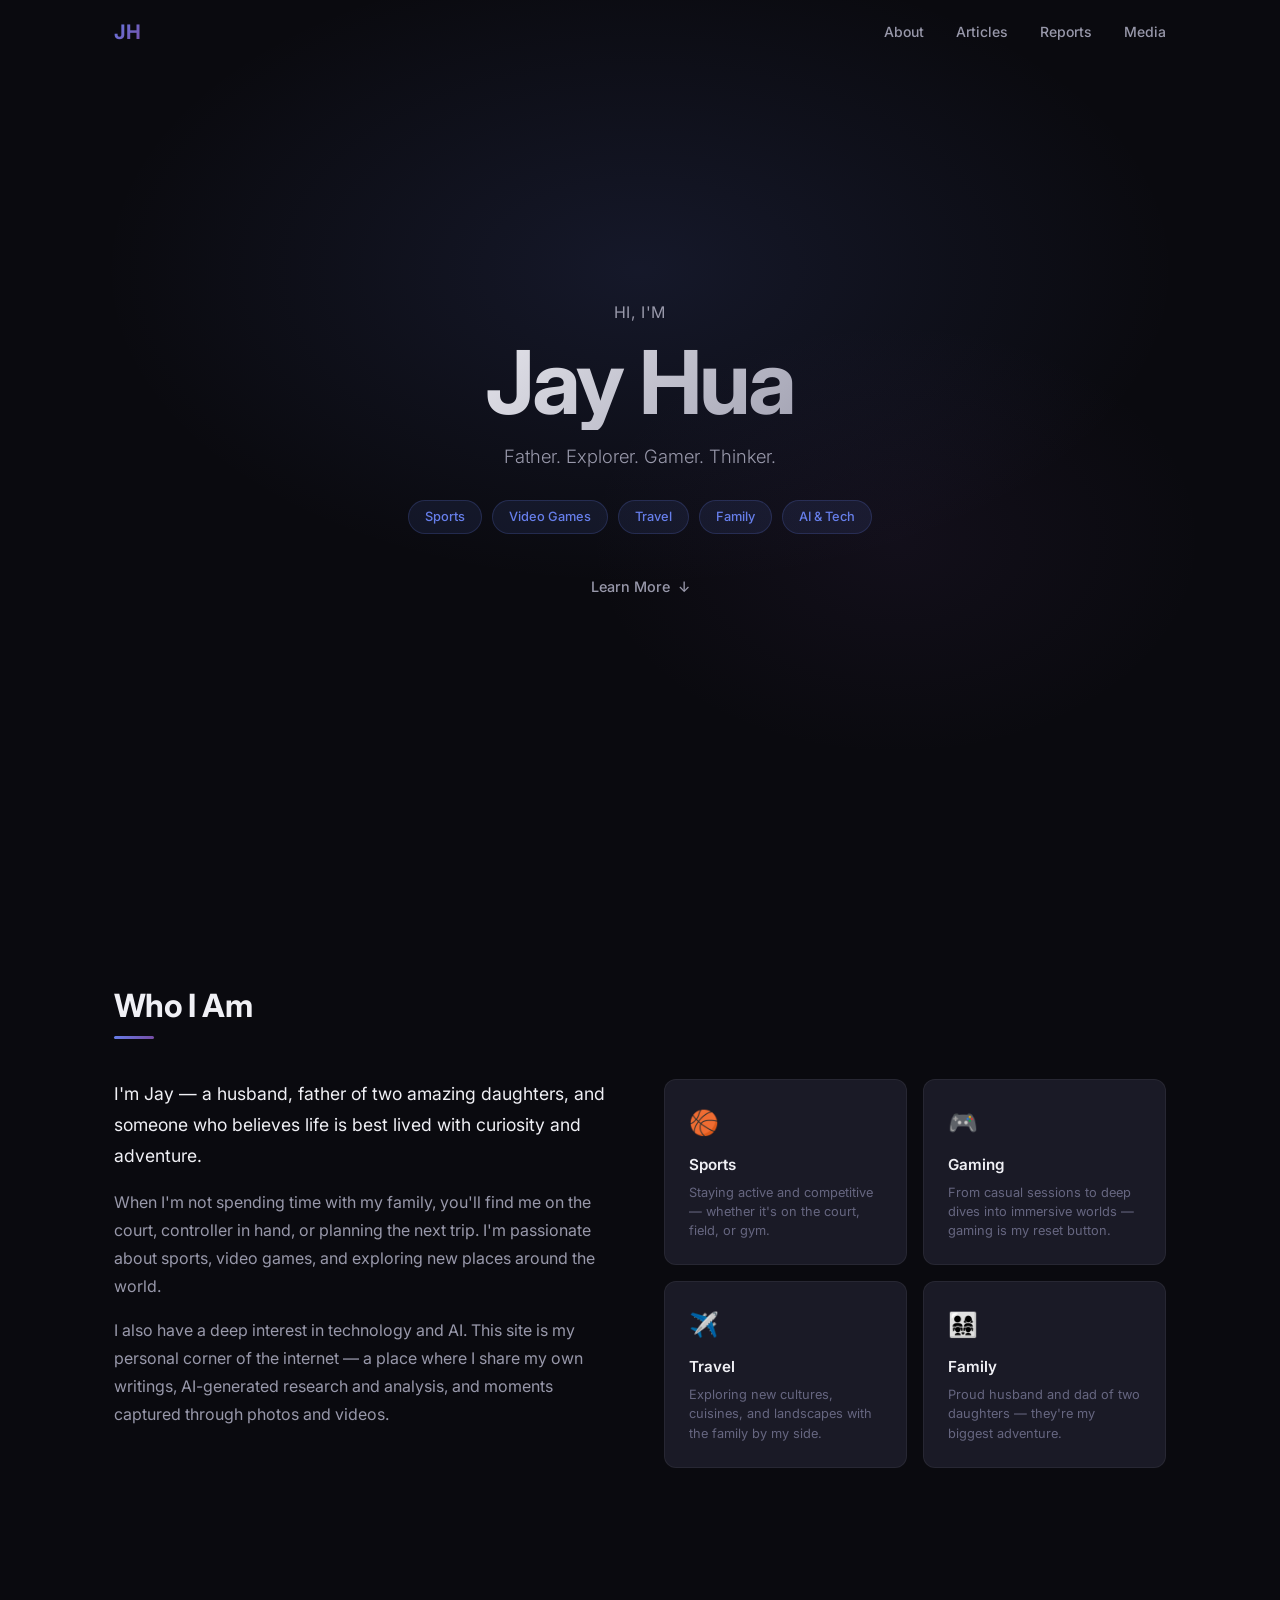
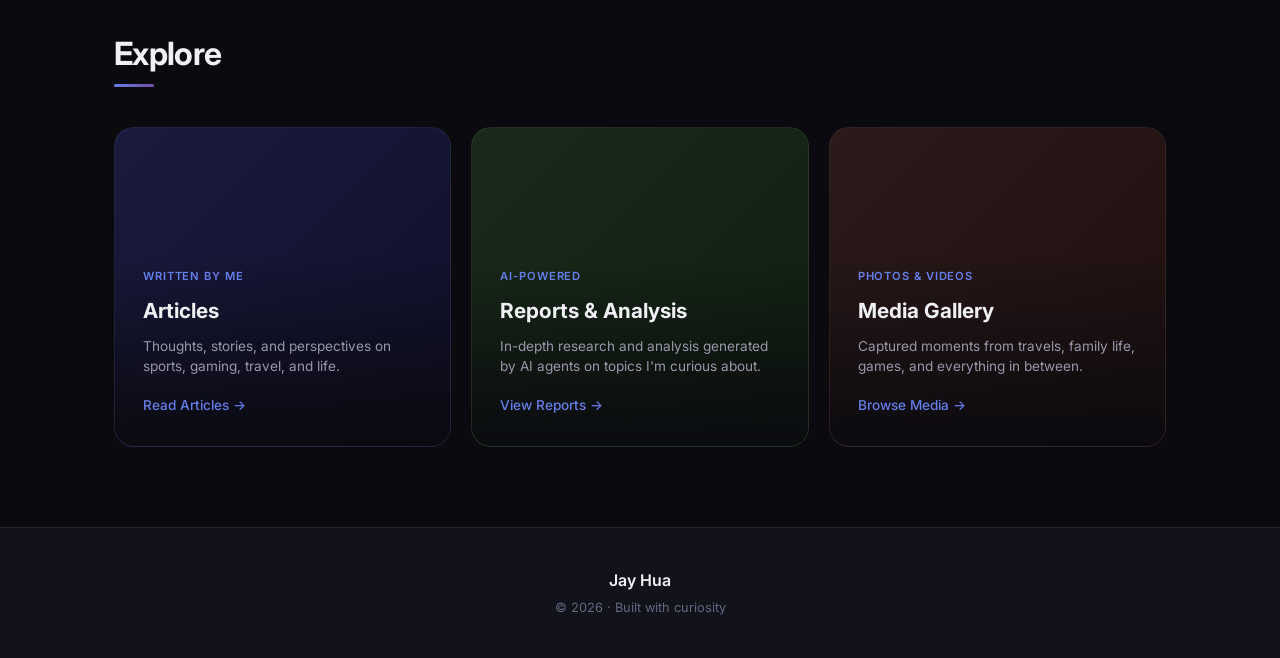
==== index.html @ 6b66d2e1 "Add initial HTML, CSS, and JavaScript files for personal site" ====
<!DOCTYPE html>
<html lang="en">
<head>
    <meta charset="UTF-8">
    <meta name="viewport" content="width=device-width, initial-scale=1.0">
    <title>Jay Hua — Personal Site</title>
    <link rel="stylesheet" href="css/style.css">
    <link rel="preconnect" href="https://fonts.googleapis.com">
    <link href="https://fonts.googleapis.com/css2?family=Inter:wght@300;400;500;600;700&family=JetBrains+Mono:wght@400;500&display=swap" rel="stylesheet">
</head>
<body>
    <!-- Navigation -->
    <nav class="navbar" id="navbar">
        <div class="nav-container">
            <a href="index.html" class="nav-logo">JH</a>
            <button class="nav-toggle" id="navToggle" aria-label="Toggle navigation">
                <span></span><span></span><span></span>
            </button>
            <ul class="nav-menu" id="navMenu">
                <li><a href="#about" class="nav-link">About</a></li>
                <li><a href="articles.html" class="nav-link">Articles</a></li>
                <li><a href="reports.html" class="nav-link">Reports</a></li>
                <li><a href="media.html" class="nav-link">Media</a></li>
            </ul>
        </div>
    </nav>

    <!-- Hero Section -->
    <header class="hero">
        <div class="hero-bg"></div>
        <div class="hero-content">
            <p class="hero-greeting">Hi, I'm</p>
            <h1 class="hero-name">Jay Hua</h1>
            <p class="hero-tagline">Father. Explorer. Gamer. Thinker.</p>
            <div class="hero-tags">
                <span class="tag">Sports</span>
                <span class="tag">Video Games</span>
                <span class="tag">Travel</span>
                <span class="tag">Family</span>
                <span class="tag">AI & Tech</span>
            </div>
            <a href="#about" class="hero-cta">Learn More <span class="arrow">↓</span></a>
        </div>
    </header>

    <!-- About Section -->
    <section id="about" class="section about-section">
        <div class="container">
            <h2 class="section-title">Who I Am</h2>
            <div class="about-grid">
                <div class="about-text">
                    <p class="about-intro">I'm Jay — a husband, father of two amazing daughters, and someone who believes life is best lived with curiosity and adventure.</p>
                    <p>When I'm not spending time with my family, you'll find me on the court, controller in hand, or planning the next trip. I'm passionate about sports, video games, and exploring new places around the world.</p>
                    <p>I also have a deep interest in technology and AI. This site is my personal corner of the internet — a place where I share my own writings, AI-generated research and analysis, and moments captured through photos and videos.</p>
                </div>
                <div class="about-cards">
                    <div class="info-card">
                        <div class="card-icon">🏀</div>
                        <h3>Sports</h3>
                        <p>Staying active and competitive — whether it's on the court, field, or gym.</p>
                    </div>
                    <div class="info-card">
                        <div class="card-icon">🎮</div>
                        <h3>Gaming</h3>
                        <p>From casual sessions to deep dives into immersive worlds — gaming is my reset button.</p>
                    </div>
                    <div class="info-card">
                        <div class="card-icon">✈️</div>
                        <h3>Travel</h3>
                        <p>Exploring new cultures, cuisines, and landscapes with the family by my side.</p>
                    </div>
                    <div class="info-card">
                        <div class="card-icon">👨‍👩‍👧‍👧</div>
                        <h3>Family</h3>
                        <p>Proud husband and dad of two daughters — they're my biggest adventure.</p>
                    </div>
                </div>
            </div>
        </div>
    </section>

    <!-- Sections Preview -->
    <section class="section previews-section">
        <div class="container">
            <h2 class="section-title">Explore</h2>
            <div class="preview-grid">
                <a href="articles.html" class="preview-card preview-articles">
                    <div class="preview-overlay"></div>
                    <div class="preview-content">
                        <span class="preview-label">Written by Me</span>
                        <h3>Articles</h3>
                        <p>Thoughts, stories, and perspectives on sports, gaming, travel, and life.</p>
                        <span class="preview-cta">Read Articles →</span>
                    </div>
                </a>
                <a href="reports.html" class="preview-card preview-reports">
                    <div class="preview-overlay"></div>
                    <div class="preview-content">
                        <span class="preview-label">AI-Powered</span>
                        <h3>Reports & Analysis</h3>
                        <p>In-depth research and analysis generated by AI agents on topics I'm curious about.</p>
                        <span class="preview-cta">View Reports →</span>
                    </div>
                </a>
                <a href="media.html" class="preview-card preview-media">
                    <div class="preview-overlay"></div>
                    <div class="preview-content">
                        <span class="preview-label">Photos & Videos</span>
                        <h3>Media Gallery</h3>
                        <p>Captured moments from travels, family life, games, and everything in between.</p>
                        <span class="preview-cta">Browse Media →</span>
                    </div>
                </a>
            </div>
        </div>
    </section>

    <!-- Footer -->
    <footer class="footer">
        <div class="container">
            <div class="footer-content">
                <p class="footer-name">Jay Hua</p>
                <p class="footer-copy">&copy; 2026 · Built with curiosity</p>
            </div>
        </div>
    </footer>

    <script src="js/main.js"></script>
</body>
</html>
---- css/style.css ----
/* ============================================
   Jay Hua — Personal Site
   Modern dark theme with gradient accents
   ============================================ */

/* --- Reset & Base --- */
*, *::before, *::after {
    margin: 0;
    padding: 0;
    box-sizing: border-box;
}

:root {
    --bg-primary: #0a0a0f;
    --bg-secondary: #12121a;
    --bg-card: #1a1a26;
    --bg-card-hover: #222233;
    --text-primary: #f0f0f5;
    --text-secondary: #9898aa;
    --text-muted: #666680;
    --accent-1: #667eea;
    --accent-2: #764ba2;
    --accent-gradient: linear-gradient(135deg, #667eea 0%, #764ba2 100%);
    --border-color: rgba(255, 255, 255, 0.06);
    --border-hover: rgba(255, 255, 255, 0.12);
    --radius-sm: 8px;
    --radius-md: 12px;
    --radius-lg: 20px;
    --transition: 0.3s cubic-bezier(0.4, 0, 0.2, 1);
    --font-main: 'Inter', -apple-system, BlinkMacSystemFont, sans-serif;
    --font-mono: 'JetBrains Mono', monospace;
}

html {
    scroll-behavior: smooth;
    font-size: 16px;
}

body {
    font-family: var(--font-main);
    background: var(--bg-primary);
    color: var(--text-primary);
    line-height: 1.6;
    -webkit-font-smoothing: antialiased;
}

a {
    color: inherit;
    text-decoration: none;
}

img {
    max-width: 100%;
    display: block;
}

.container {
    max-width: 1100px;
    margin: 0 auto;
    padding: 0 24px;
}

.section {
    padding: 80px 0;
}

/* --- Navigation --- */
.navbar {
    position: fixed;
    top: 0;
    left: 0;
    right: 0;
    z-index: 1000;
    padding: 16px 0;
    transition: var(--transition);
    background: transparent;
}

.navbar.scrolled,
.navbar-solid {
    background: rgba(10, 10, 15, 0.92);
    backdrop-filter: blur(20px);
    -webkit-backdrop-filter: blur(20px);
    border-bottom: 1px solid var(--border-color);
}

.nav-container {
    max-width: 1100px;
    margin: 0 auto;
    padding: 0 24px;
    display: flex;
    align-items: center;
    justify-content: space-between;
}

.nav-logo {
    font-size: 1.25rem;
    font-weight: 700;
    background: var(--accent-gradient);
    -webkit-background-clip: text;
    -webkit-text-fill-color: transparent;
    background-clip: text;
    letter-spacing: -0.02em;
}

.nav-menu {
    list-style: none;
    display: flex;
    gap: 32px;
}

.nav-link {
    font-size: 0.875rem;
    font-weight: 500;
    color: var(--text-secondary);
    transition: var(--transition);
    position: relative;
}

.nav-link:hover,
.nav-link.active {
    color: var(--text-primary);
}

.nav-link.active::after {
    content: '';
    position: absolute;
    bottom: -4px;
    left: 0;
    right: 0;
    height: 2px;
    background: var(--accent-gradient);
    border-radius: 1px;
}

.nav-toggle {
    display: none;
    background: none;
    border: none;
    cursor: pointer;
    padding: 4px;
    flex-direction: column;
    gap: 5px;
}

.nav-toggle span {
    display: block;
    width: 22px;
    height: 2px;
    background: var(--text-primary);
    border-radius: 2px;
    transition: var(--transition);
}

/* --- Hero --- */
.hero {
    min-height: 100vh;
    display: flex;
    align-items: center;
    justify-content: center;
    position: relative;
    overflow: hidden;
}

.hero-bg {
    position: absolute;
    inset: 0;
    background:
        radial-gradient(ellipse 60% 50% at 50% 30%, rgba(102, 126, 234, 0.12) 0%, transparent 70%),
        radial-gradient(ellipse 40% 40% at 70% 60%, rgba(118, 75, 162, 0.08) 0%, transparent 60%);
}

.hero-content {
    position: relative;
    text-align: center;
    padding: 0 24px;
    animation: fadeUp 0.8s ease-out;
}

@keyframes fadeUp {
    from { opacity: 0; transform: translateY(30px); }
    to { opacity: 1; transform: translateY(0); }
}

.hero-greeting {
    font-size: 1rem;
    font-weight: 400;
    color: var(--text-secondary);
    margin-bottom: 8px;
    letter-spacing: 0.05em;
    text-transform: uppercase;
}

.hero-name {
    font-size: clamp(3rem, 8vw, 5.5rem);
    font-weight: 700;
    letter-spacing: -0.03em;
    line-height: 1.1;
    background: linear-gradient(135deg, #f0f0f5 0%, #9898aa 100%);
    -webkit-background-clip: text;
    -webkit-text-fill-color: transparent;
    background-clip: text;
    margin-bottom: 12px;
}

.hero-tagline {
    font-size: 1.15rem;
    color: var(--text-secondary);
    font-weight: 300;
    margin-bottom: 28px;
}

.hero-tags {
    display: flex;
    flex-wrap: wrap;
    gap: 10px;
    justify-content: center;
    margin-bottom: 40px;
}

.tag {
    display: inline-block;
    padding: 6px 16px;
    border-radius: 100px;
    font-size: 0.8rem;
    font-weight: 500;
    background: rgba(102, 126, 234, 0.1);
    border: 1px solid rgba(102, 126, 234, 0.2);
    color: var(--accent-1);
    transition: var(--transition);
}

.tag:hover {
    background: rgba(102, 126, 234, 0.18);
}

.hero-cta {
    display: inline-flex;
    align-items: center;
    gap: 8px;
    font-size: 0.9rem;
    font-weight: 500;
    color: var(--text-secondary);
    transition: var(--transition);
}

.hero-cta:hover {
    color: var(--text-primary);
}

.hero-cta .arrow {
    animation: bounce 2s infinite;
}

@keyframes bounce {
    0%, 100% { transform: translateY(0); }
    50% { transform: translateY(5px); }
}

/* --- Section Titles --- */
.section-title {
    font-size: 2rem;
    font-weight: 700;
    letter-spacing: -0.02em;
    margin-bottom: 48px;
    position: relative;
    display: inline-block;
}

.section-title::after {
    content: '';
    position: absolute;
    bottom: -8px;
    left: 0;
    width: 40px;
    height: 3px;
    background: var(--accent-gradient);
    border-radius: 2px;
}

/* --- About --- */
.about-grid {
    display: grid;
    grid-template-columns: 1fr 1fr;
    gap: 48px;
    align-items: start;
}

.about-text p {
    color: var(--text-secondary);
    margin-bottom: 16px;
    line-height: 1.75;
}

.about-intro {
    font-size: 1.1rem;
    color: var(--text-primary) !important;
    font-weight: 400;
}

.about-cards {
    display: grid;
    grid-template-columns: 1fr 1fr;
    gap: 16px;
}

.info-card {
    background: var(--bg-card);
    border: 1px solid var(--border-color);
    border-radius: var(--radius-md);
    padding: 24px;
    transition: var(--transition);
}

.info-card:hover {
    background: var(--bg-card-hover);
    border-color: var(--border-hover);
    transform: translateY(-2px);
}

.card-icon {
    font-size: 1.5rem;
    margin-bottom: 10px;
}

.info-card h3 {
    font-size: 0.95rem;
    font-weight: 600;
    margin-bottom: 6px;
}

.info-card p {
    font-size: 0.8rem;
    color: var(--text-muted);
    line-height: 1.5;
}

/* --- Preview Cards --- */
.preview-grid {
    display: grid;
    grid-template-columns: repeat(3, 1fr);
    gap: 20px;
}

.preview-card {
    position: relative;
    border-radius: var(--radius-lg);
    overflow: hidden;
    min-height: 320px;
    display: flex;
    align-items: flex-end;
    transition: var(--transition);
    border: 1px solid var(--border-color);
}

.preview-card:hover {
    transform: translateY(-4px);
    border-color: var(--border-hover);
}

.preview-articles {
    background: linear-gradient(135deg, #1a1a3e 0%, #0f0f2a 100%);
}

.preview-reports {
    background: linear-gradient(135deg, #1a2a1a 0%, #0f1f0f 100%);
}

.preview-media {
    background: linear-gradient(135deg, #2a1a1a 0%, #1f0f0f 100%);
}

.preview-overlay {
    position: absolute;
    inset: 0;
    background: linear-gradient(to top, rgba(10, 10, 15, 0.95) 0%, transparent 60%);
}

.preview-content {
    position: relative;
    padding: 28px;
}

.preview-label {
    font-size: 0.7rem;
    font-weight: 600;
    text-transform: uppercase;
    letter-spacing: 0.08em;
    color: var(--accent-1);
    margin-bottom: 8px;
    display: block;
}

.preview-content h3 {
    font-size: 1.3rem;
    font-weight: 700;
    margin-bottom: 8px;
}

.preview-content p {
    font-size: 0.85rem;
    color: var(--text-secondary);
    margin-bottom: 16px;
    line-height: 1.5;
}

.preview-cta {
    font-size: 0.85rem;
    font-weight: 500;
    color: var(--accent-1);
    transition: var(--transition);
}

.preview-card:hover .preview-cta {
    color: var(--text-primary);
}

/* --- Page Headers --- */
.page-header {
    padding: 140px 0 60px;
    background: var(--bg-secondary);
    border-bottom: 1px solid var(--border-color);
}

.page-header-reports {
    background: linear-gradient(135deg, var(--bg-secondary) 0%, #0f1a0f 100%);
}

.page-header-media {
    background: linear-gradient(135deg, var(--bg-secondary) 0%, #1a0f0f 100%);
}

.page-label {
    font-size: 0.75rem;
    font-weight: 600;
    text-transform: uppercase;
    letter-spacing: 0.1em;
    color: var(--accent-1);
    margin-bottom: 12px;
    display: block;
}

.page-header h1 {
    font-size: 2.5rem;
    font-weight: 700;
    letter-spacing: -0.02em;
    margin-bottom: 12px;
}

.page-description {
    font-size: 1rem;
    color: var(--text-secondary);
    max-width: 500px;
}

/* --- Filter Bar --- */
.filter-bar {
    display: flex;
    gap: 8px;
    margin-bottom: 32px;
    flex-wrap: wrap;
}

.filter-btn {
    padding: 8px 18px;
    border-radius: 100px;
    font-size: 0.8rem;
    font-weight: 500;
    font-family: var(--font-main);
    background: var(--bg-card);
    border: 1px solid var(--border-color);
    color: var(--text-secondary);
    cursor: pointer;
    transition: var(--transition);
}

.filter-btn:hover {
    background: var(--bg-card-hover);
    color: var(--text-primary);
}

.filter-btn.active {
    background: var(--accent-gradient);
    border-color: transparent;
    color: white;
}

/* --- Articles --- */
.articles-grid {
    display: grid;
    grid-template-columns: repeat(2, 1fr);
    gap: 20px;
}

.article-card {
    background: var(--bg-card);
    border: 1px solid var(--border-color);
    border-radius: var(--radius-md);
    padding: 28px;
    transition: var(--transition);
    cursor: pointer;
}

.article-card:hover {
    background: var(--bg-card-hover);
    border-color: var(--border-hover);
    transform: translateY(-2px);
}

.article-meta {
    display: flex;
    align-items: center;
    gap: 12px;
    margin-bottom: 14px;
}

.article-date {
    font-size: 0.75rem;
    color: var(--text-muted);
    font-family: var(--font-mono);
}

.article-tag {
    font-size: 0.65rem;
    font-weight: 600;
    text-transform: uppercase;
    letter-spacing: 0.06em;
    padding: 3px 10px;
    border-radius: 100px;
    background: rgba(102, 126, 234, 0.1);
    color: var(--accent-1);
}

.article-title {
    font-size: 1.15rem;
    font-weight: 600;
    margin-bottom: 8px;
    line-height: 1.35;
}

.article-excerpt {
    font-size: 0.85rem;
    color: var(--text-secondary);
    line-height: 1.6;
    margin-bottom: 16px;
}

.article-read {
    font-size: 0.8rem;
    font-weight: 500;
    color: var(--accent-1);
    transition: var(--transition);
}

.article-card:hover .article-read {
    color: var(--text-primary);
}

/* --- Reports --- */
.reports-grid {
    display: grid;
    grid-template-columns: repeat(1, 1fr);
    gap: 16px;
}

.report-card {
    background: var(--bg-card);
    border: 1px solid var(--border-color);
    border-radius: var(--radius-md);
    padding: 28px;
    transition: var(--transition);
    cursor: pointer;
    position: relative;
}

.report-card:hover {
    background: var(--bg-card-hover);
    border-color: var(--border-hover);
    transform: translateY(-2px);
}

.report-badge {
    position: absolute;
    top: 16px;
    right: 16px;
    font-size: 0.6rem;
    font-weight: 600;
    text-transform: uppercase;
    letter-spacing: 0.08em;
    padding: 4px 10px;
    border-radius: 100px;
    background: rgba(67, 233, 123, 0.1);
    color: #43e97b;
    border: 1px solid rgba(67, 233, 123, 0.2);
}

.report-meta {
    display: flex;
    align-items: center;
    gap: 12px;
    margin-bottom: 12px;
}

.report-date {
    font-size: 0.75rem;
    color: var(--text-muted);
    font-family: var(--font-mono);
}

.report-tag {
    font-size: 0.65rem;
    font-weight: 600;
    text-transform: uppercase;
    letter-spacing: 0.06em;
    padding: 3px 10px;
    border-radius: 100px;
    background: rgba(102, 126, 234, 0.1);
    color: var(--accent-1);
}

.report-title {
    font-size: 1.2rem;
    font-weight: 600;
    margin-bottom: 8px;
    line-height: 1.35;
    padding-right: 100px;
}

.report-excerpt {
    font-size: 0.85rem;
    color: var(--text-secondary);
    line-height: 1.6;
    margin-bottom: 16px;
}

.report-footer {
    display: flex;
    justify-content: space-between;
    align-items: center;
}

.report-agent {
    font-size: 0.75rem;
    color: var(--text-muted);
    font-family: var(--font-mono);
}

.report-read {
    font-size: 0.8rem;
    font-weight: 500;
    color: var(--accent-1);
}

.report-card:hover .report-read {
    color: var(--text-primary);
}

/* --- Gallery --- */
.gallery-grid {
    display: grid;
    grid-template-columns: repeat(3, 1fr);
    gap: 16px;
}

.gallery-item {
    border-radius: var(--radius-md);
    overflow: hidden;
    cursor: pointer;
    transition: var(--transition);
    border: 1px solid var(--border-color);
}

.gallery-item:hover {
    transform: translateY(-3px);
    border-color: var(--border-hover);
}

.gallery-item-wide {
    grid-column: span 2;
}

.gallery-placeholder {
    aspect-ratio: 4/3;
    display: flex;
    flex-direction: column;
    align-items: center;
    justify-content: center;
    gap: 8px;
    position: relative;
}

.gallery-item-wide .gallery-placeholder {
    aspect-ratio: 16/9;
}

.gallery-placeholder-icon {
    font-size: 2rem;
}

.gallery-placeholder-text {
    font-size: 0.75rem;
    color: rgba(255, 255, 255, 0.6);
    font-weight: 500;
}

.gallery-play-btn {
    position: absolute;
    width: 48px;
    height: 48px;
    border-radius: 50%;
    background: rgba(255, 255, 255, 0.2);
    backdrop-filter: blur(10px);
    display: flex;
    align-items: center;
    justify-content: center;
    font-size: 1rem;
    bottom: 16px;
    right: 16px;
}

.gallery-caption {
    padding: 14px 16px;
    background: var(--bg-card);
}

.gallery-title {
    font-size: 0.85rem;
    font-weight: 500;
    margin-bottom: 2px;
}

.gallery-date {
    font-size: 0.7rem;
    color: var(--text-muted);
    font-family: var(--font-mono);
}

.upload-hint {
    margin-top: 40px;
    padding: 20px;
    border-radius: var(--radius-md);
    background: var(--bg-card);
    border: 1px dashed var(--border-hover);
    text-align: center;
}

.upload-hint p {
    font-size: 0.85rem;
    color: var(--text-muted);
}

.upload-hint code {
    font-family: var(--font-mono);
    font-size: 0.8rem;
    background: rgba(102, 126, 234, 0.1);
    padding: 2px 8px;
    border-radius: 4px;
    color: var(--accent-1);
}

/* --- Lightbox --- */
.lightbox {
    position: fixed;
    inset: 0;
    z-index: 2000;
    background: rgba(0, 0, 0, 0.92);
    display: none;
    align-items: center;
    justify-content: center;
    backdrop-filter: blur(20px);
}

.lightbox.active {
    display: flex;
}

.lightbox-close {
    position: absolute;
    top: 20px;
    right: 24px;
    font-size: 2rem;
    background: none;
    border: none;
    color: var(--text-primary);
    cursor: pointer;
}

.lightbox-content {
    max-width: 90%;
    max-height: 90%;
}

.lightbox-content img,
.lightbox-content video {
    max-width: 100%;
    max-height: 85vh;
    border-radius: var(--radius-md);
}

/* --- Empty State --- */
.empty-state {
    text-align: center;
    padding: 60px 20px;
}

.empty-icon {
    font-size: 2.5rem;
    margin-bottom: 16px;
}

.empty-state h3 {
    font-size: 1.2rem;
    margin-bottom: 8px;
}

.empty-state p {
    color: var(--text-muted);
    font-size: 0.9rem;
}

/* --- Footer --- */
.footer {
    padding: 40px 0;
    border-top: 1px solid var(--border-color);
    background: var(--bg-secondary);
}

.footer-content {
    text-align: center;
}

.footer-name {
    font-weight: 600;
    margin-bottom: 4px;
}

.footer-copy {
    font-size: 0.8rem;
    color: var(--text-muted);
}

/* --- Responsive --- */
@media (max-width: 768px) {
    .nav-toggle {
        display: flex;
    }

    .nav-menu {
        position: fixed;
        top: 0;
        right: -100%;
        width: 260px;
        height: 100vh;
        background: var(--bg-secondary);
        flex-direction: column;
        padding: 80px 32px 32px;
        gap: 24px;
        transition: var(--transition);
        border-left: 1px solid var(--border-color);
    }

    .nav-menu.open {
        right: 0;
    }

    .about-grid {
        grid-template-columns: 1fr;
    }

    .preview-grid {
        grid-template-columns: 1fr;
    }

    .articles-grid {
        grid-template-columns: 1fr;
    }

    .gallery-grid {
        grid-template-columns: 1fr 1fr;
    }

    .gallery-item-wide {
        grid-column: span 2;
    }

    .report-title {
        padding-right: 0;
    }

    .report-badge {
        position: static;
        display: inline-block;
        margin-bottom: 12px;
    }

    .section {
        padding: 60px 0;
    }
}

@media (max-width: 480px) {
    .gallery-grid {
        grid-template-columns: 1fr;
    }

    .gallery-item-wide {
        grid-column: span 1;
    }

    .hero-name {
        font-size: 2.5rem;
    }

    .about-cards {
        grid-template-columns: 1fr;
    }
}
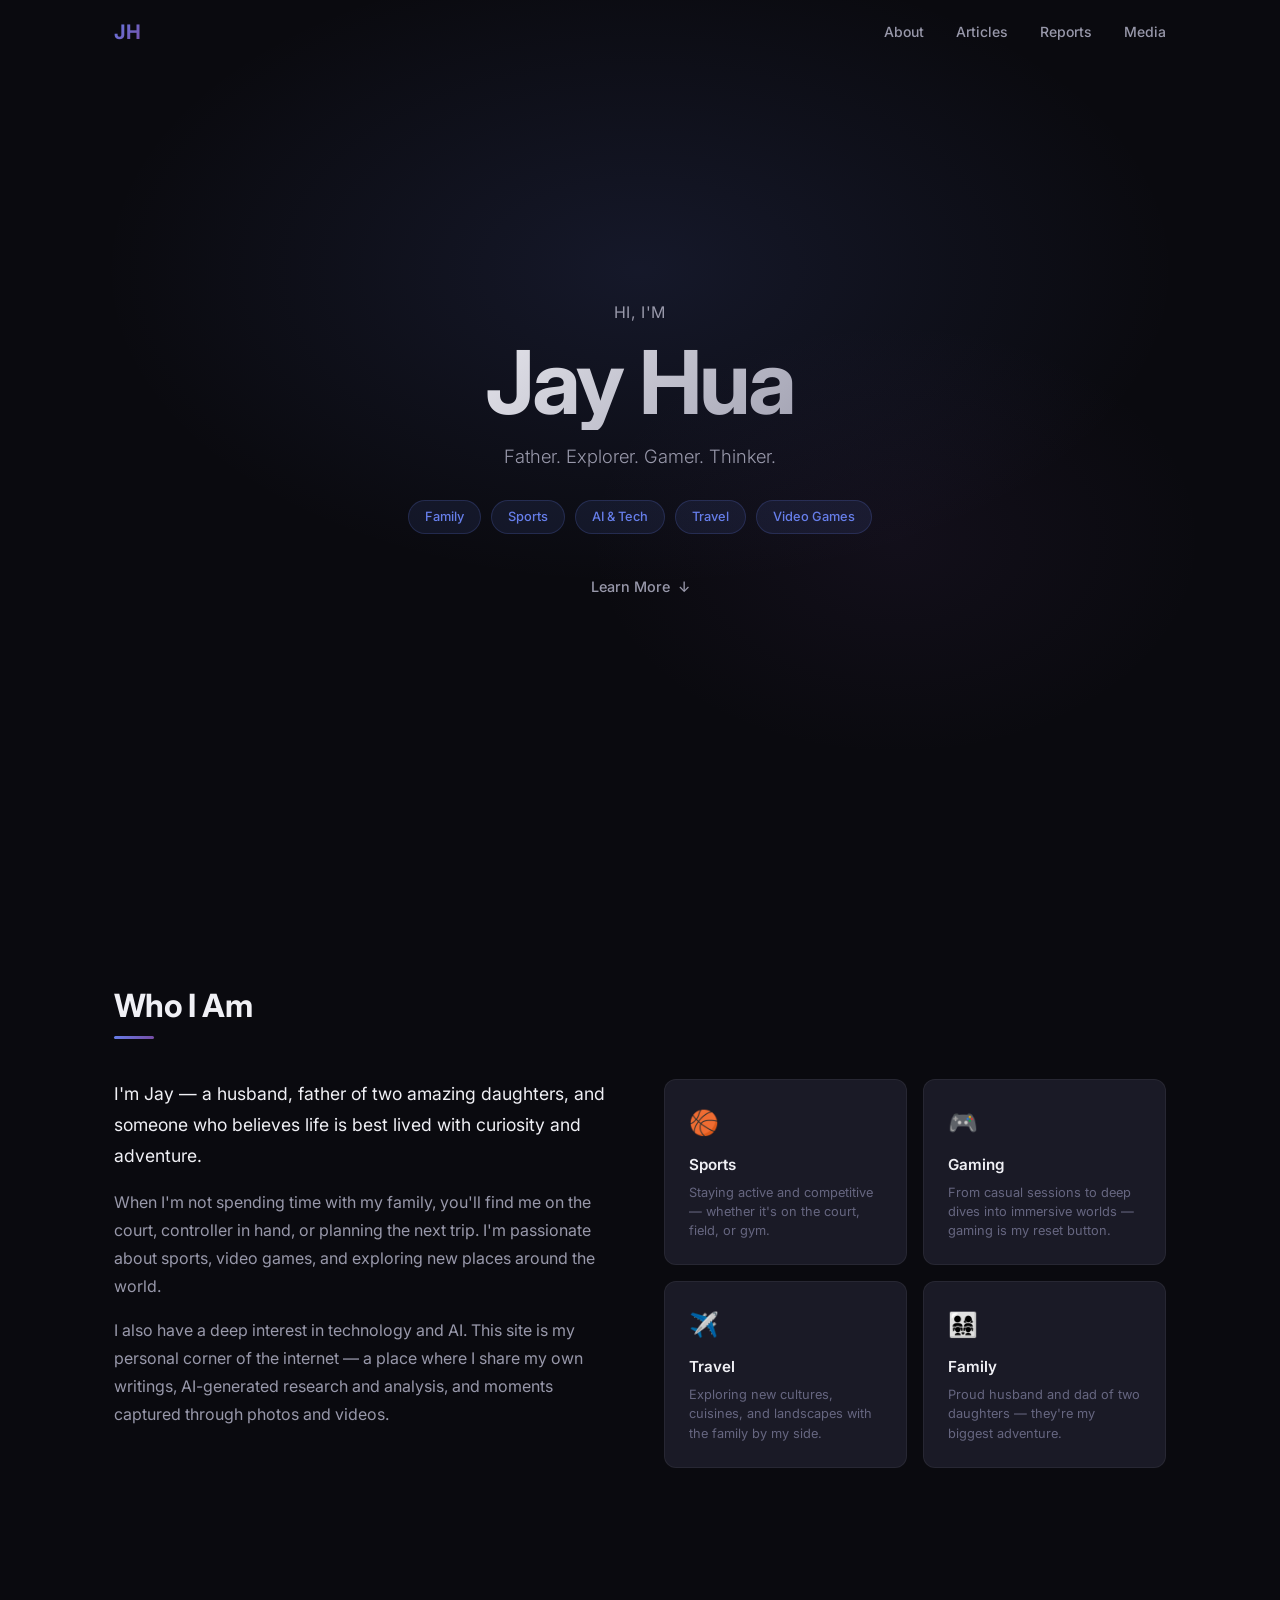
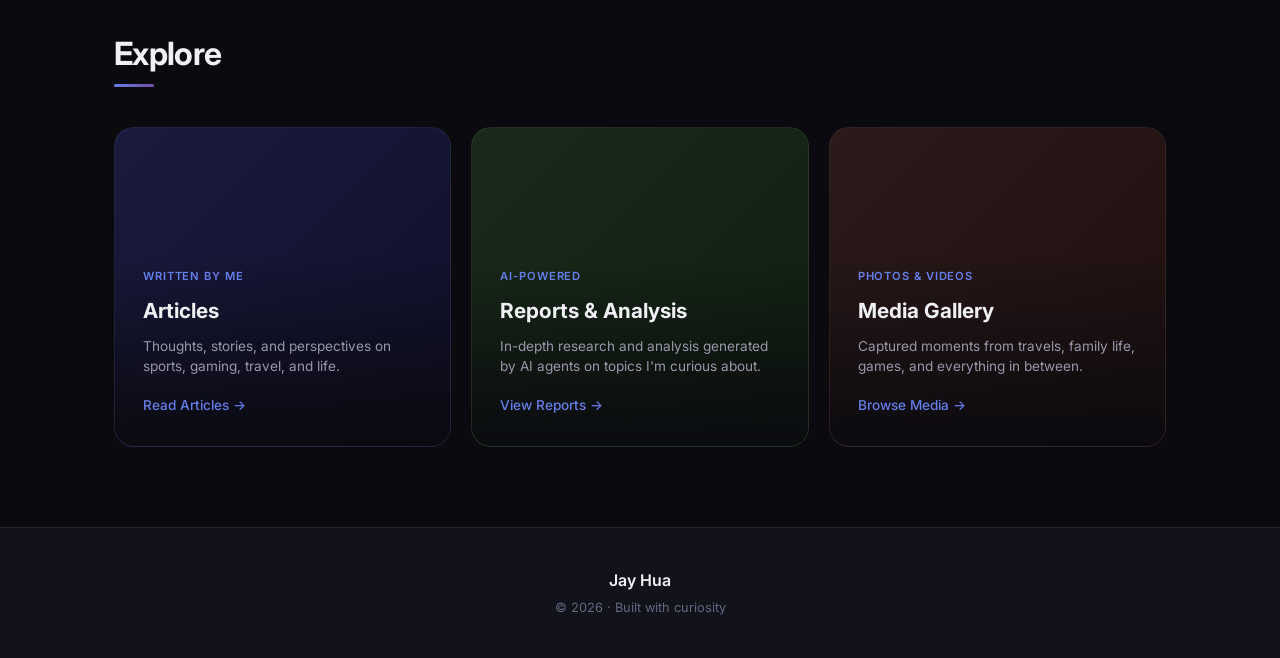
==== commit d466ec71: "update tag order" ====
--- a/index.html
+++ b/index.html
@@ -33,11 +33,11 @@
             <h1 class="hero-name">Jay Hua</h1>
             <p class="hero-tagline">Father. Explorer. Gamer. Thinker.</p>
             <div class="hero-tags">
+                <span class="tag">Family</span>
                 <span class="tag">Sports</span>
+                <span class="tag">AI & Tech</span>
+                <span class="tag">Travel</span>
                 <span class="tag">Video Games</span>
-                <span class="tag">Travel</span>
-                <span class="tag">Family</span>
-                <span class="tag">AI & Tech</span>
             </div>
             <a href="#about" class="hero-cta">Learn More <span class="arrow">↓</span></a>
         </div>
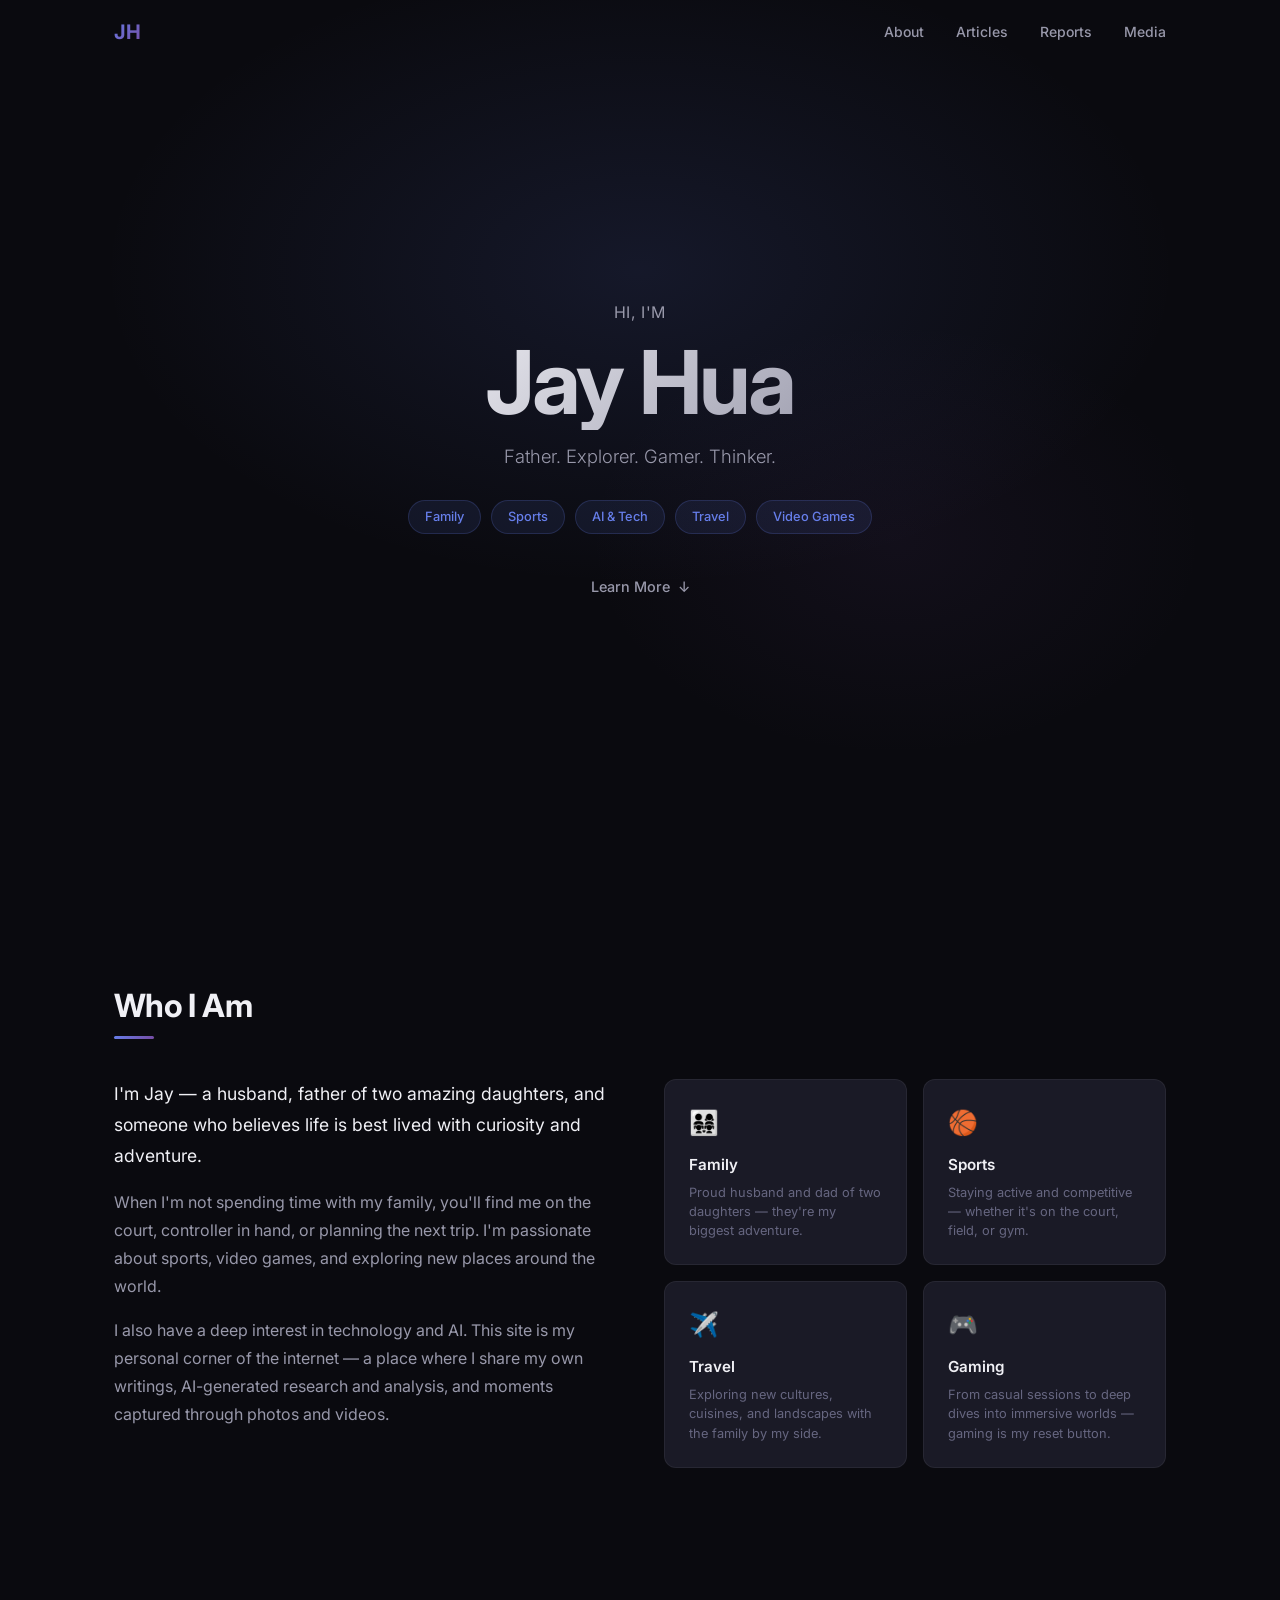
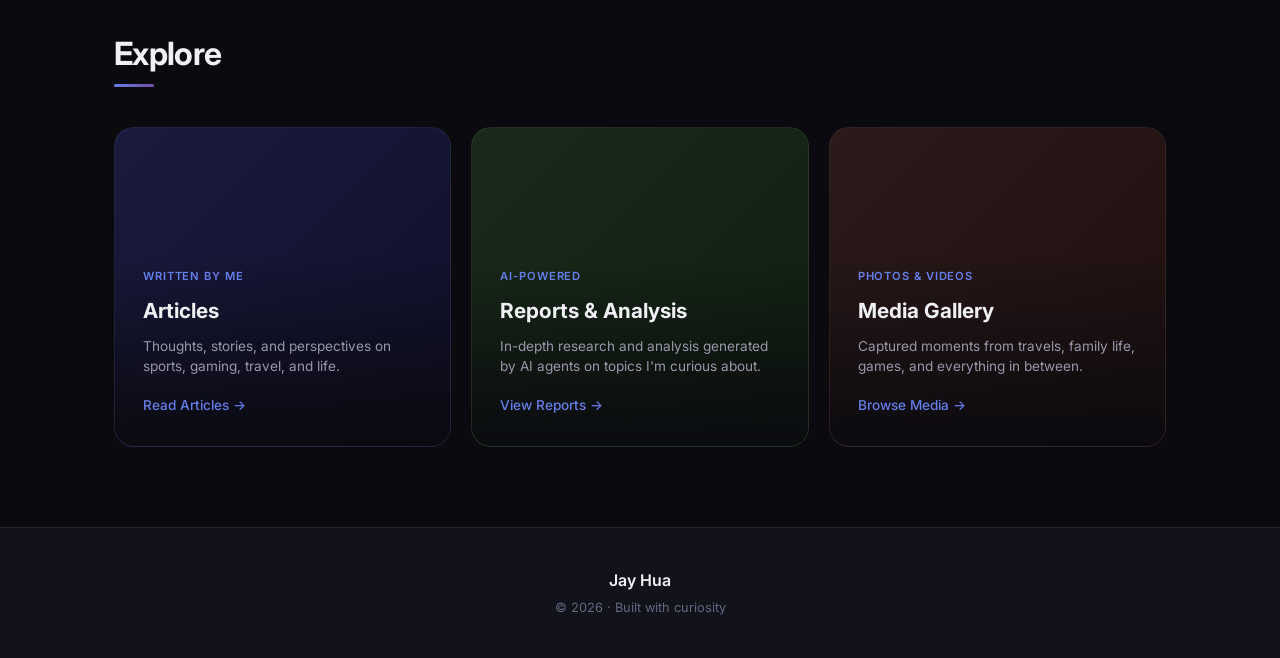
==== commit 20d5bc8b: "adjust card position" ====
--- a/index.html
+++ b/index.html
@@ -55,14 +55,14 @@
                 </div>
                 <div class="about-cards">
                     <div class="info-card">
+                        <div class="card-icon">👨‍👩‍👧‍👧</div>
+                        <h3>Family</h3>
+                        <p>Proud husband and dad of two daughters — they're my biggest adventure.</p>
+                    </div>
+                    <div class="info-card">
                         <div class="card-icon">🏀</div>
                         <h3>Sports</h3>
                         <p>Staying active and competitive — whether it's on the court, field, or gym.</p>
-                    </div>
-                    <div class="info-card">
-                        <div class="card-icon">🎮</div>
-                        <h3>Gaming</h3>
-                        <p>From casual sessions to deep dives into immersive worlds — gaming is my reset button.</p>
                     </div>
                     <div class="info-card">
                         <div class="card-icon">✈️</div>
@@ -70,9 +70,9 @@
                         <p>Exploring new cultures, cuisines, and landscapes with the family by my side.</p>
                     </div>
                     <div class="info-card">
-                        <div class="card-icon">👨‍👩‍👧‍👧</div>
-                        <h3>Family</h3>
-                        <p>Proud husband and dad of two daughters — they're my biggest adventure.</p>
+                        <div class="card-icon">🎮</div>
+                        <h3>Gaming</h3>
+                        <p>From casual sessions to deep dives into immersive worlds — gaming is my reset button.</p>
                     </div>
                 </div>
             </div>
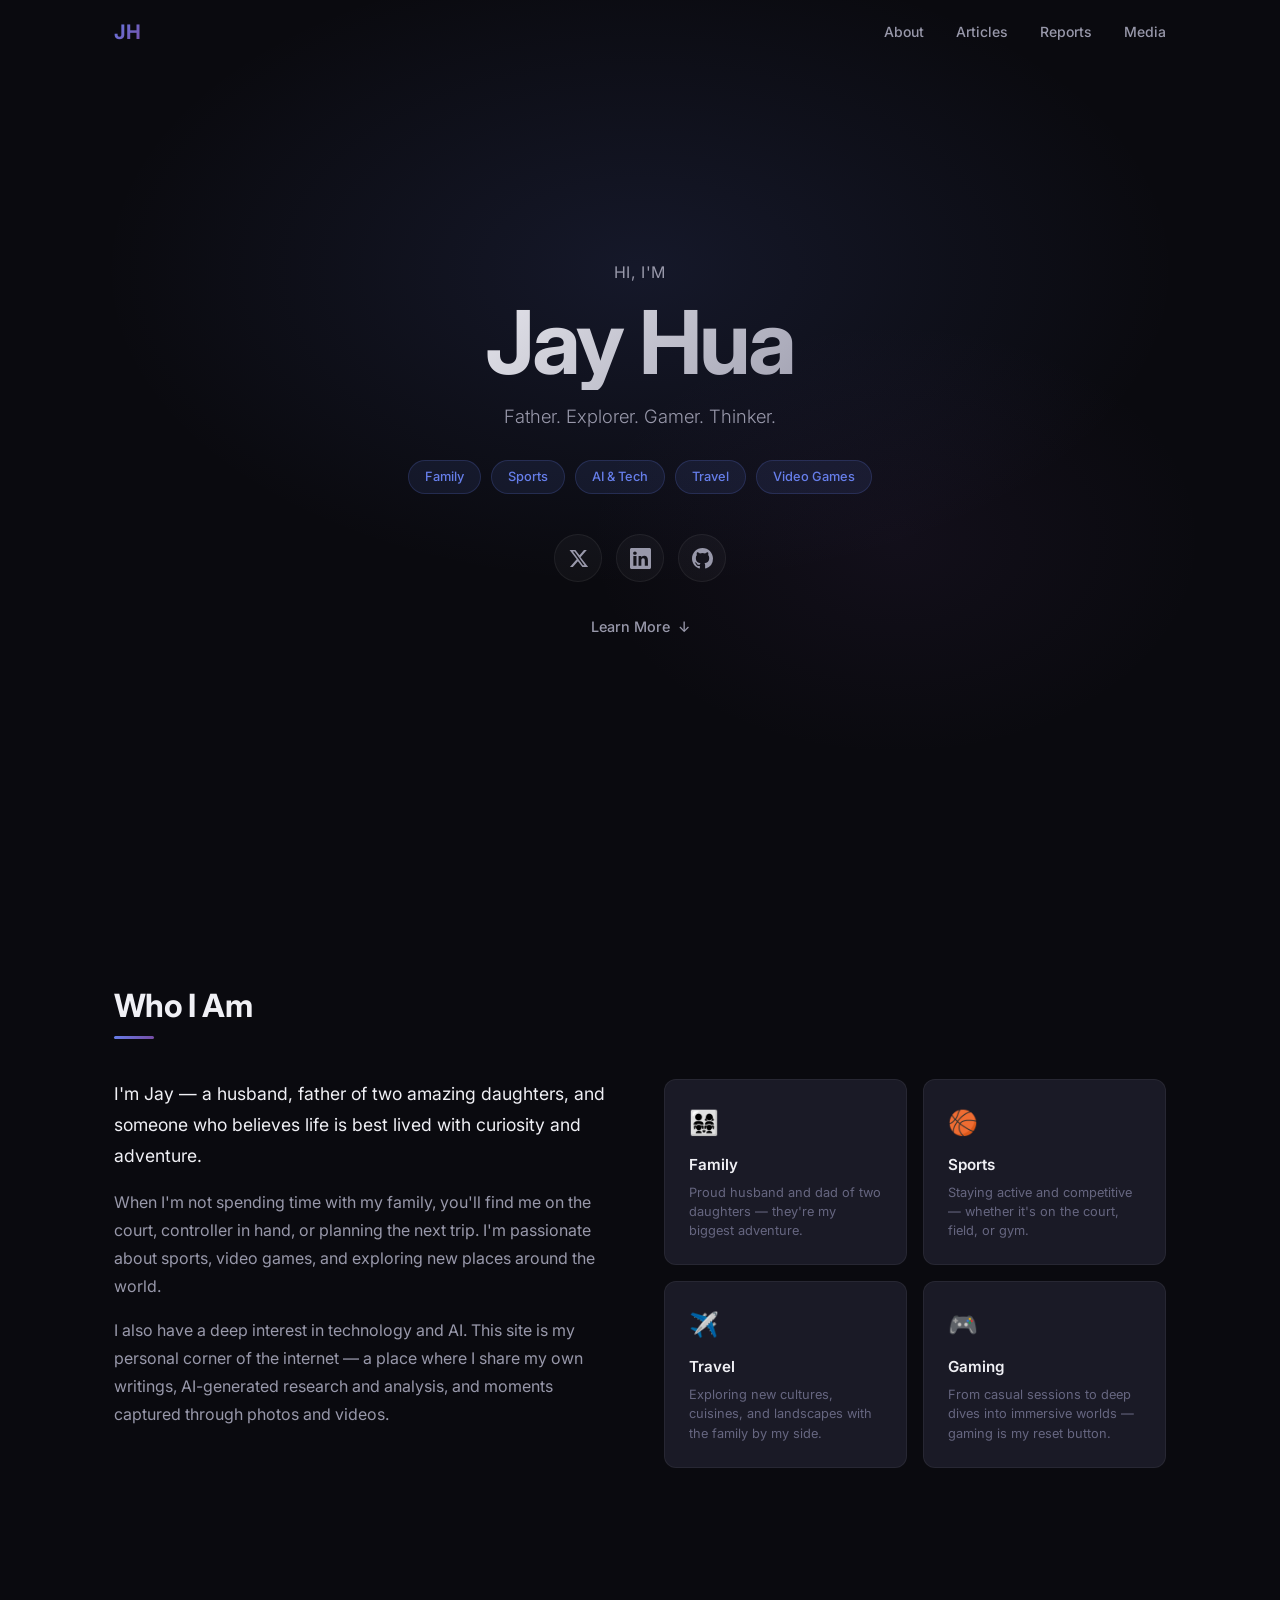
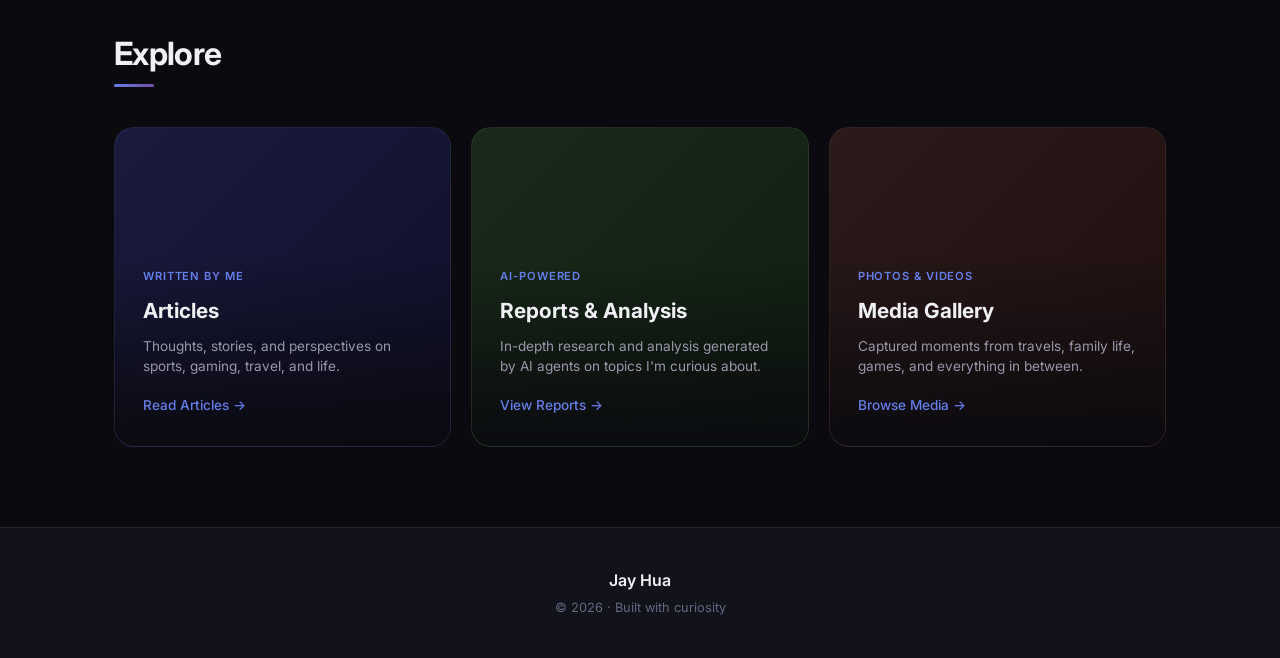
==== commit e1efa879: "Add branded social links to homepage hero" ====
--- a/index.html
+++ b/index.html
@@ -38,6 +38,23 @@
                 <span class="tag">AI & Tech</span>
                 <span class="tag">Travel</span>
                 <span class="tag">Video Games</span>
+            </div>
+            <div class="hero-socials" aria-label="Social links">
+                <a href="https://x.com/ahwa" class="hero-social hero-social-x" target="_blank" rel="noopener noreferrer" aria-label="Jay Hua on X">
+                    <svg viewBox="0 0 24 24" aria-hidden="true">
+                        <path d="M18.244 2.25h3.308l-7.227 8.26L23 21.75h-6.574l-5.145-6.563L5.537 21.75H2.227l7.73-8.835L1.75 2.25h6.741l4.651 5.969 5.102-5.969Zm-1.161 17.52h1.833L7.5 4.126H5.534z"/>
+                    </svg>
+                </a>
+                <a href="https://www.linkedin.com/in/juchang-jay-hua-b35a753/" class="hero-social hero-social-linkedin" target="_blank" rel="noopener noreferrer" aria-label="Jay Hua on LinkedIn">
+                    <svg viewBox="0 0 16 16" aria-hidden="true">
+                        <path d="M0 1.146C0 .513.526 0 1.175 0h13.65C15.474 0 16 .513 16 1.146v13.708c0 .633-.526 1.146-1.175 1.146H1.175C.526 16 0 15.487 0 14.854zM4.943 13.5V6.169H2.542V13.5zm-1.2-8.331c.837 0 1.358-.554 1.358-1.248-.015-.709-.521-1.248-1.343-1.248S2.4 3.212 2.4 3.92c0 .694.521 1.248 1.327 1.248zm4.908 8.331V9.359c0-.222.016-.444.082-.603.179-.444.586-.905 1.27-.905.896 0 1.255.682 1.255 1.682V13.5h2.401V9.255c0-2.273-1.212-3.33-2.829-3.33-1.304 0-1.89.718-2.216 1.223h-.016v-.979H6.542c.03.694 0 7.331 0 7.331z"/>
+                    </svg>
+                </a>
+                <a href="https://github.com/ahwa" class="hero-social hero-social-github" target="_blank" rel="noopener noreferrer" aria-label="Jay Hua on GitHub">
+                    <svg viewBox="0 0 16 16" aria-hidden="true">
+                        <path d="M8 0C3.58 0 0 3.58 0 8c0 3.54 2.29 6.53 5.47 7.59.4.07.55-.17.55-.38 0-.19-.01-.82-.01-1.49C4 14.09 3.48 13.22 3.32 12.77c-.09-.23-.48-.94-.82-1.13-.28-.15-.68-.52-.01-.53.63-.01 1.08.58 1.23.82.72 1.21 1.87.87 2.33.66.07-.52.28-.87.51-1.07-1.78-.2-3.64-.89-3.64-3.95 0-.87.31-1.59.82-2.15-.08-.2-.36-1.02.08-2.12 0 0 .67-.21 2.2.82a7.55 7.55 0 0 1 4 0c1.53-1.04 2.2-.82 2.2-.82.44 1.1.16 1.92.08 2.12.51.56.82 1.27.82 2.15 0 3.07-1.87 3.75-3.65 3.95.29.25.54.73.54 1.48 0 1.07-.01 1.93-.01 2.2 0 .21.15.46.55.38A8.01 8.01 0 0 0 16 8c0-4.42-3.58-8-8-8"/>
+                    </svg>
+                </a>
             </div>
             <a href="#about" class="hero-cta">Learn More <span class="arrow">↓</span></a>
         </div>
--- a/css/style.css
+++ b/css/style.css
@@ -218,6 +218,55 @@
     margin-bottom: 40px;
 }
 
+.hero-socials {
+    display: flex;
+    align-items: center;
+    justify-content: center;
+    gap: 14px;
+    margin-bottom: 32px;
+}
+
+.hero-social {
+    width: 48px;
+    height: 48px;
+    display: inline-flex;
+    align-items: center;
+    justify-content: center;
+    border-radius: 50%;
+    background: rgba(255, 255, 255, 0.03);
+    border: 1px solid var(--border-color);
+    color: var(--text-secondary);
+    transition: var(--transition);
+}
+
+.hero-social svg {
+    width: 21px;
+    height: 21px;
+    fill: currentColor;
+}
+
+.hero-social:hover {
+    transform: translateY(-2px);
+}
+
+.hero-social-x:hover {
+    color: #ffffff;
+    border-color: rgba(255, 255, 255, 0.2);
+    background: rgba(255, 255, 255, 0.08);
+}
+
+.hero-social-linkedin:hover {
+    color: #0a66c2;
+    border-color: rgba(10, 102, 194, 0.35);
+    background: rgba(10, 102, 194, 0.12);
+}
+
+.hero-social-github:hover {
+    color: #f0f0f5;
+    border-color: rgba(240, 240, 245, 0.2);
+    background: rgba(240, 240, 245, 0.08);
+}
+
 .tag {
     display: inline-block;
     padding: 6px 16px;
@@ -911,6 +960,11 @@
         font-size: 2.5rem;
     }
 
+    .hero-social {
+        width: 44px;
+        height: 44px;
+    }
+
     .about-cards {
         grid-template-columns: 1fr;
     }
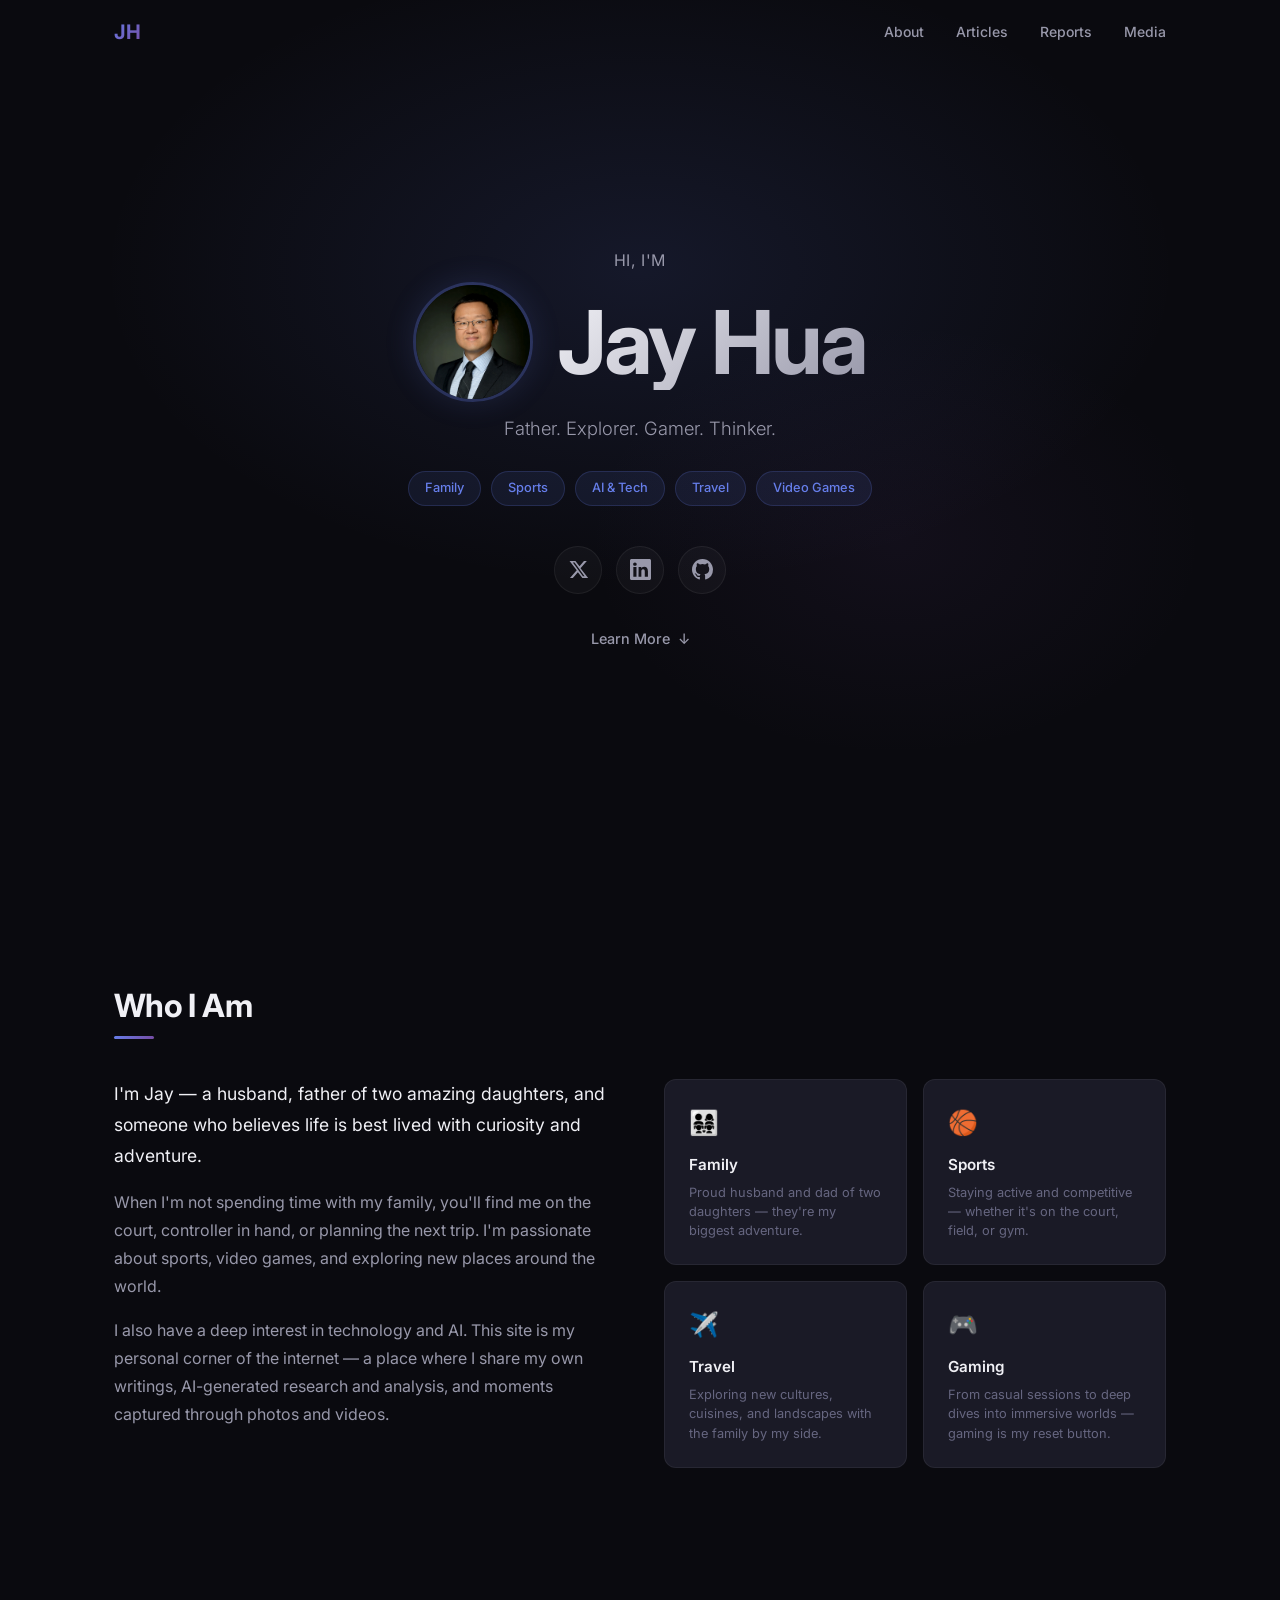
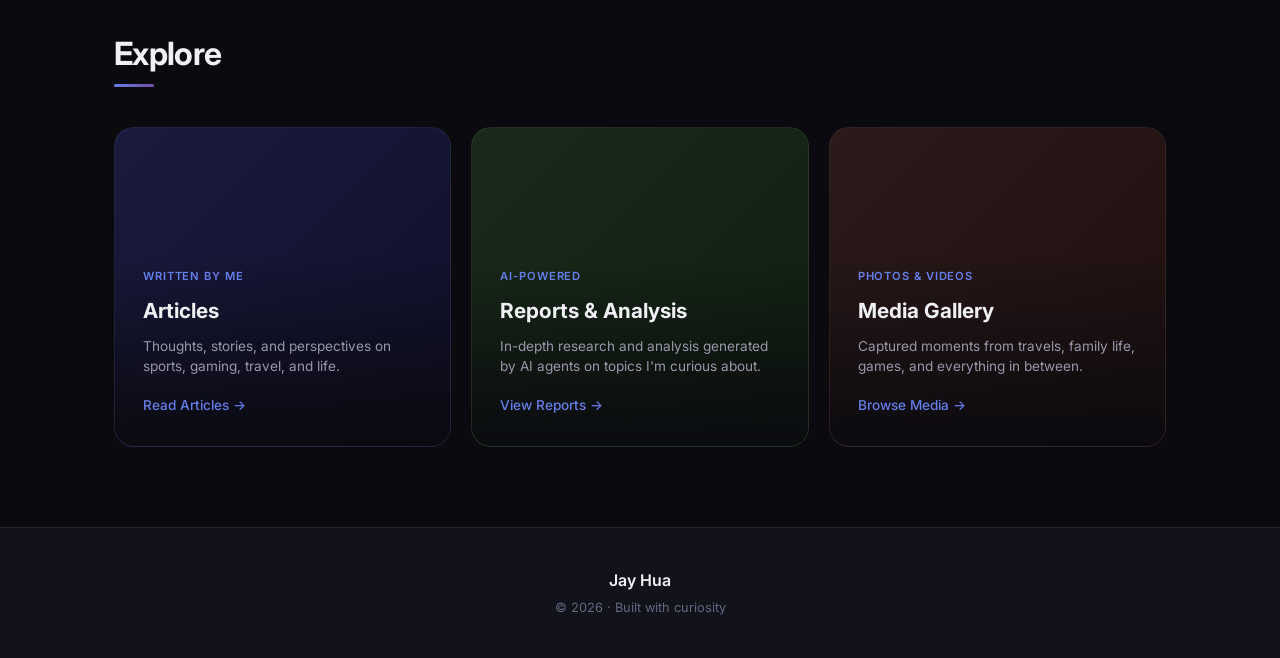
==== commit 40b9632c: "add profile picture" ====
--- a/index.html
+++ b/index.html
@@ -30,7 +30,10 @@
         <div class="hero-bg"></div>
         <div class="hero-content">
             <p class="hero-greeting">Hi, I'm</p>
-            <h1 class="hero-name">Jay Hua</h1>
+            <div class="hero-name-row">
+                <img src="media/images/profile.jpg" alt="Jay Hua" class="hero-profile-pic">
+                <h1 class="hero-name">Jay Hua</h1>
+            </div>
             <p class="hero-tagline">Father. Explorer. Gamer. Thinker.</p>
             <div class="hero-tags">
                 <span class="tag">Family</span>
--- a/css/style.css
+++ b/css/style.css
@@ -182,6 +182,29 @@
     to { opacity: 1; transform: translateY(0); }
 }
 
+.hero-name-row {
+    display: flex;
+    align-items: center;
+    justify-content: center;
+    gap: 24px;
+    margin-bottom: 12px;
+}
+
+.hero-profile-pic {
+    width: 120px;
+    height: 120px;
+    border-radius: 50%;
+    object-fit: cover;
+    object-position: center 15%;
+    border: 3px solid rgba(102, 126, 234, 0.3);
+    box-shadow: 0 0 30px rgba(102, 126, 234, 0.15);
+    flex-shrink: 0;
+}
+
+.hero-name-row .hero-name {
+    margin-bottom: 0;
+}
+
 .hero-greeting {
     font-size: 1rem;
     font-weight: 400;
@@ -960,6 +983,15 @@
         font-size: 2.5rem;
     }
 
+    .hero-profile-pic {
+        width: 80px;
+        height: 80px;
+    }
+
+    .hero-name-row {
+        gap: 16px;
+    }
+
     .hero-social {
         width: 44px;
         height: 44px;
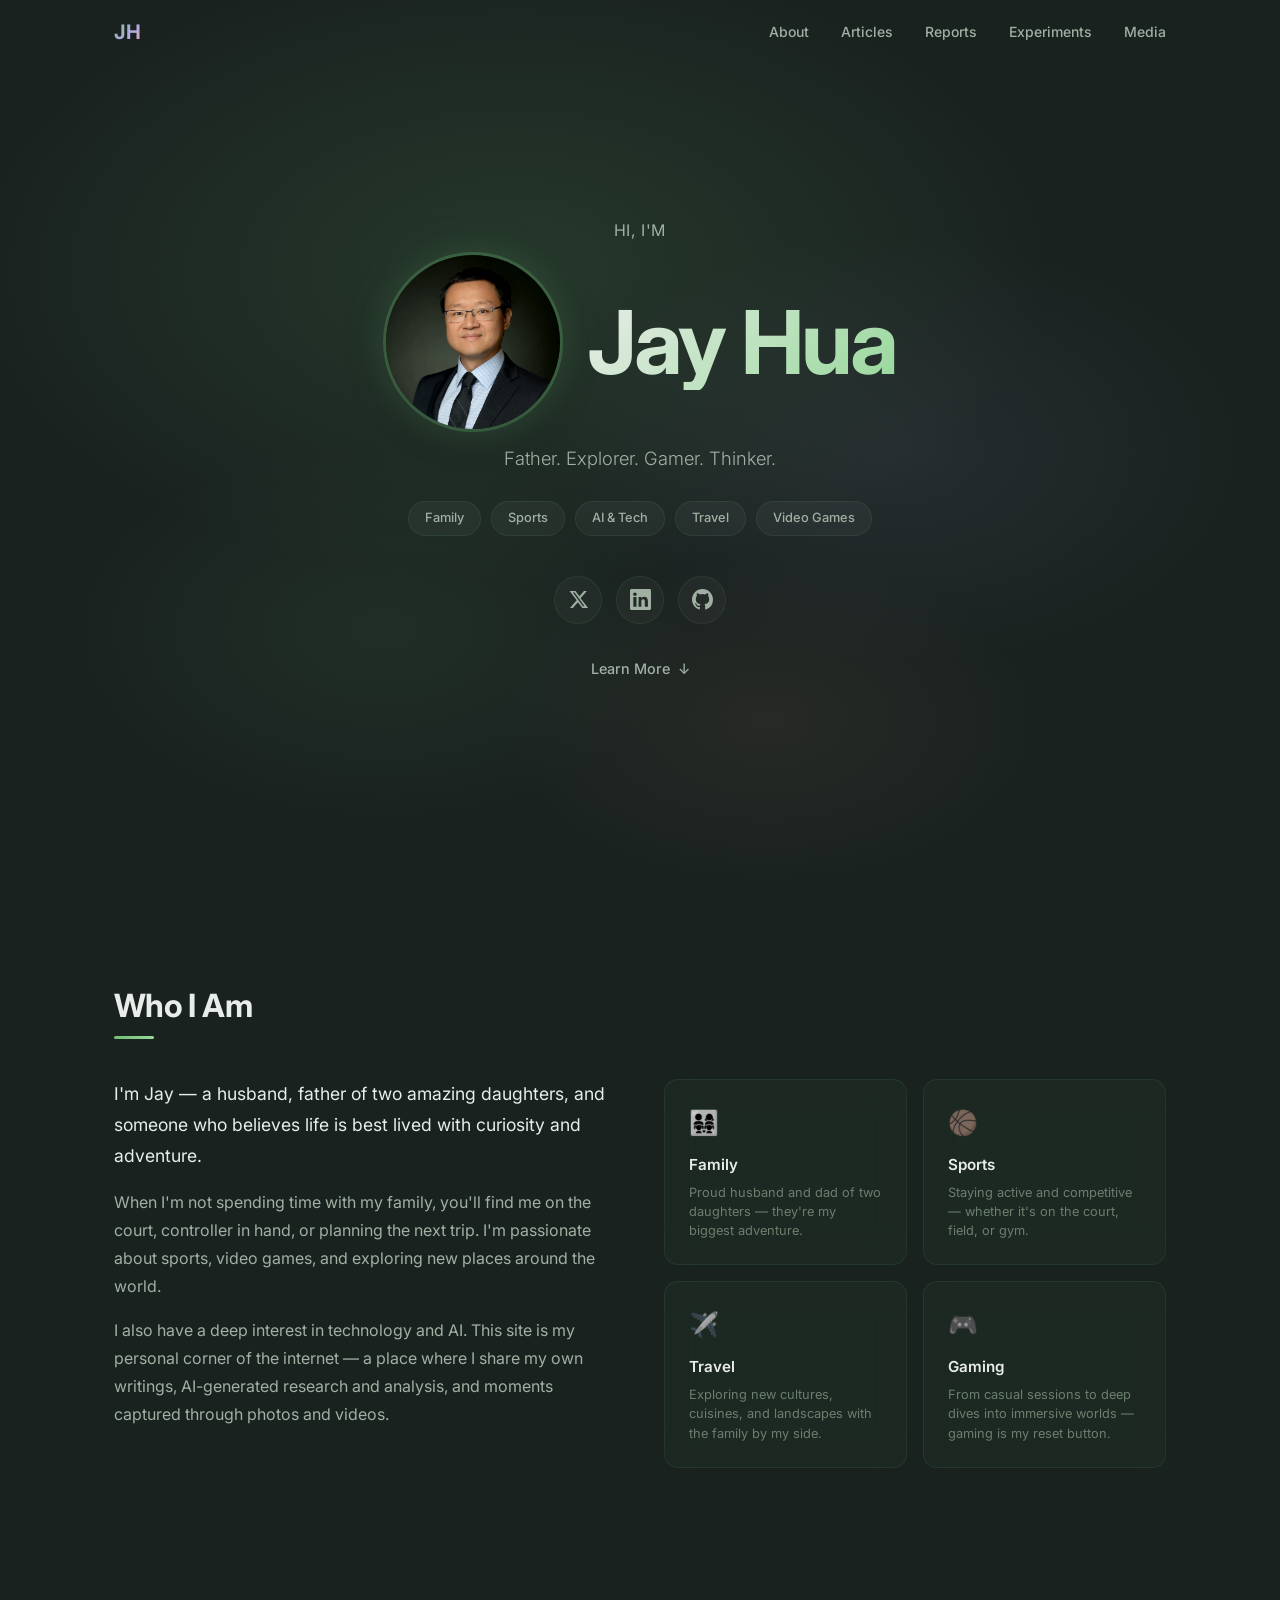
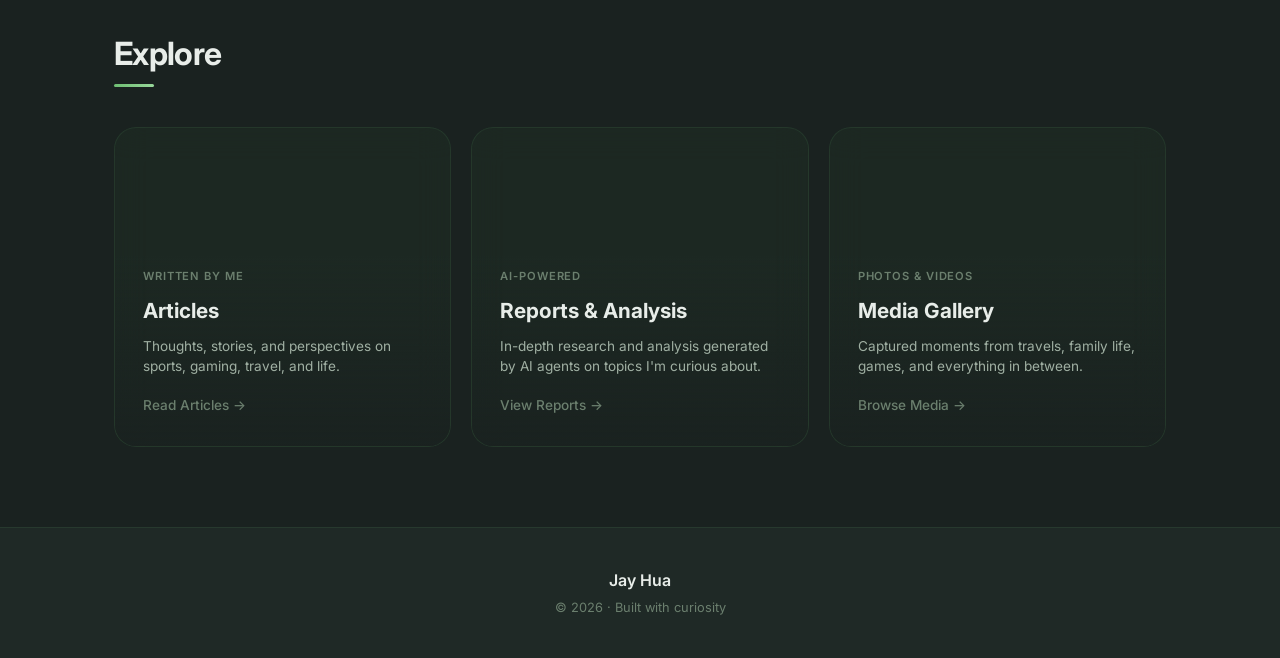
==== commit 216616fb: "Add experiments folder and the first experiment of multi-agent investment committee." ====
--- a/index.html
+++ b/index.html
@@ -20,6 +20,7 @@
                 <li><a href="#about" class="nav-link">About</a></li>
                 <li><a href="articles.html" class="nav-link">Articles</a></li>
                 <li><a href="reports.html" class="nav-link">Reports</a></li>
+                <li><a href="experiments.html" class="nav-link">Experiments</a></li>
                 <li><a href="media.html" class="nav-link">Media</a></li>
             </ul>
         </div>
--- a/css/style.css
+++ b/css/style.css
@@ -1,6 +1,7 @@
 /* ============================================
    Jay Hua — Personal Site
-   Modern dark theme with gradient accents
+   Matcha Green · Peach · Lilac palette
+   Liquid glass cards with hover color reveal
    ============================================ */
 
 /* --- Reset & Base --- */
@@ -11,22 +12,46 @@
 }
 
 :root {
-    --bg-primary: #0a0a0f;
-    --bg-secondary: #12121a;
-    --bg-card: #1a1a26;
-    --bg-card-hover: #222233;
-    --text-primary: #f0f0f5;
-    --text-secondary: #9898aa;
-    --text-muted: #666680;
-    --accent-1: #667eea;
-    --accent-2: #764ba2;
-    --accent-gradient: linear-gradient(135deg, #667eea 0%, #764ba2 100%);
-    --border-color: rgba(255, 255, 255, 0.06);
-    --border-hover: rgba(255, 255, 255, 0.12);
+    /* Palette */
+    --matcha: #6fbf73;
+    --matcha-light: #98d89b;
+    --matcha-dark: #4a8a4d;
+    --matcha-glow: rgba(111, 191, 115, 0.18);
+    --matcha-subtle: rgba(111, 191, 115, 0.06);
+    --peach: #f4a583;
+    --peach-light: #fbc4ab;
+    --peach-glow: rgba(244, 165, 131, 0.15);
+    --lilac: #b8a9e8;
+    --lilac-light: #d4c8f5;
+    --lilac-glow: rgba(184, 169, 232, 0.15);
+
+    /* Backgrounds — lighter with matcha tint */
+    --bg-primary: #1a2220;
+    --bg-secondary: #1f2926;
+    --bg-card: rgba(111, 191, 115, 0.03);
+    --bg-card-border: rgba(111, 191, 115, 0.1);
+    --bg-glass: rgba(111, 191, 115, 0.04);
+    --bg-glass-hover: rgba(111, 191, 115, 0.08);
+
+    /* Text */
+    --text-primary: #e8ede9;
+    --text-secondary: #a0b0a3;
+    --text-muted: #6b7f6e;
+
+    /* Accent (default matcha) */
+    --accent: var(--matcha);
+    --accent-light: var(--matcha-light);
+    --accent-glow: var(--matcha-glow);
+    --accent-gradient: linear-gradient(135deg, var(--matcha) 0%, var(--lilac) 60%, var(--peach) 100%);
+
+    /* Layout */
+    --border-color: rgba(111, 191, 115, 0.1);
+    --border-hover: rgba(111, 191, 115, 0.2);
     --radius-sm: 8px;
-    --radius-md: 12px;
-    --radius-lg: 20px;
-    --transition: 0.3s cubic-bezier(0.4, 0, 0.2, 1);
+    --radius-md: 14px;
+    --radius-lg: 22px;
+    --transition: 0.35s cubic-bezier(0.4, 0, 0.2, 1);
+    --transition-slow: 0.5s cubic-bezier(0.4, 0, 0.2, 1);
     --font-main: 'Inter', -apple-system, BlinkMacSystemFont, sans-serif;
     --font-mono: 'JetBrains Mono', monospace;
 }
@@ -64,7 +89,77 @@
     padding: 80px 0;
 }
 
-/* --- Navigation --- */
+/* ============================================
+   LIQUID GLASS — shared card base
+   ============================================ */
+.glass-card {
+    background: var(--bg-glass);
+    backdrop-filter: blur(16px);
+    -webkit-backdrop-filter: blur(16px);
+    border: 1px solid var(--bg-card-border);
+    border-radius: var(--radius-md);
+    position: relative;
+    overflow: hidden;
+    transition: var(--transition-slow);
+}
+
+/* Inner color glow — hidden by default */
+.glass-card::before {
+    content: '';
+    position: absolute;
+    inset: 0;
+    opacity: 0;
+    transition: opacity var(--transition-slow);
+    pointer-events: none;
+    border-radius: inherit;
+}
+
+.glass-card:hover {
+    border-color: var(--border-hover);
+    background: var(--bg-glass-hover);
+    transform: translateY(-4px) scale(1.01);
+    box-shadow: 0 12px 40px rgba(0, 0, 0, 0.3);
+}
+
+.glass-card:hover::before {
+    opacity: 1;
+}
+
+/* Color variants for the hover glow */
+.glass-matcha::before {
+    background: radial-gradient(ellipse at 30% 20%, var(--matcha-glow) 0%, transparent 70%);
+}
+.glass-matcha:hover {
+    border-color: rgba(122, 184, 122, 0.2);
+}
+
+.glass-peach::before {
+    background: radial-gradient(ellipse at 70% 80%, var(--peach-glow) 0%, transparent 70%);
+}
+.glass-peach:hover {
+    border-color: rgba(244, 165, 131, 0.2);
+}
+
+.glass-lilac::before {
+    background: radial-gradient(ellipse at 50% 50%, var(--lilac-glow) 0%, transparent 70%);
+}
+.glass-lilac:hover {
+    border-color: rgba(184, 169, 232, 0.2);
+}
+
+.glass-mixed::before {
+    background:
+        radial-gradient(ellipse at 20% 20%, var(--matcha-glow) 0%, transparent 50%),
+        radial-gradient(ellipse at 80% 30%, var(--peach-glow) 0%, transparent 50%),
+        radial-gradient(ellipse at 50% 80%, var(--lilac-glow) 0%, transparent 50%);
+}
+.glass-mixed:hover {
+    border-color: rgba(184, 169, 232, 0.15);
+}
+
+/* ============================================
+   NAVIGATION
+   ============================================ */
 .navbar {
     position: fixed;
     top: 0;
@@ -78,7 +173,7 @@
 
 .navbar.scrolled,
 .navbar-solid {
-    background: rgba(10, 10, 15, 0.92);
+    background: rgba(26, 34, 32, 0.92);
     backdrop-filter: blur(20px);
     -webkit-backdrop-filter: blur(20px);
     border-bottom: 1px solid var(--border-color);
@@ -152,7 +247,9 @@
     transition: var(--transition);
 }
 
-/* --- Hero --- */
+/* ============================================
+   HERO
+   ============================================ */
 .hero {
     min-height: 100vh;
     display: flex;
@@ -166,8 +263,10 @@
     position: absolute;
     inset: 0;
     background:
-        radial-gradient(ellipse 60% 50% at 50% 30%, rgba(102, 126, 234, 0.12) 0%, transparent 70%),
-        radial-gradient(ellipse 40% 40% at 70% 60%, rgba(118, 75, 162, 0.08) 0%, transparent 60%);
+        radial-gradient(ellipse 60% 50% at 40% 30%, rgba(111, 191, 115, 0.14) 0%, transparent 70%),
+        radial-gradient(ellipse 45% 40% at 70% 50%, rgba(184, 169, 232, 0.08) 0%, transparent 60%),
+        radial-gradient(ellipse 40% 35% at 30% 70%, rgba(111, 191, 115, 0.08) 0%, transparent 60%),
+        radial-gradient(ellipse 35% 30% at 60% 80%, rgba(244, 165, 131, 0.06) 0%, transparent 60%);
 }
 
 .hero-content {
@@ -191,14 +290,24 @@
 }
 
 .hero-profile-pic {
-    width: 120px;
-    height: 120px;
+    width: 180px;
+    height: 180px;
     border-radius: 50%;
     object-fit: cover;
     object-position: center 15%;
-    border: 3px solid rgba(102, 126, 234, 0.3);
-    box-shadow: 0 0 30px rgba(102, 126, 234, 0.15);
+    border: 3px solid rgba(111, 191, 115, 0.3);
+    box-shadow:
+        0 0 30px rgba(111, 191, 115, 0.12),
+        0 0 60px rgba(111, 191, 115, 0.06);
     flex-shrink: 0;
+    transition: var(--transition-slow);
+}
+
+.hero-profile-pic:hover {
+    border-color: rgba(111, 191, 115, 0.5);
+    box-shadow:
+        0 0 30px rgba(111, 191, 115, 0.2),
+        0 0 60px rgba(111, 191, 115, 0.1);
 }
 
 .hero-name-row .hero-name {
@@ -219,7 +328,7 @@
     font-weight: 700;
     letter-spacing: -0.03em;
     line-height: 1.1;
-    background: linear-gradient(135deg, #f0f0f5 0%, #9898aa 100%);
+    background: linear-gradient(135deg, #e8ede9 0%, #98d89b 100%);
     -webkit-background-clip: text;
     -webkit-text-fill-color: transparent;
     background-clip: text;
@@ -241,6 +350,25 @@
     margin-bottom: 40px;
 }
 
+.tag {
+    display: inline-block;
+    padding: 6px 16px;
+    border-radius: 100px;
+    font-size: 0.8rem;
+    font-weight: 500;
+    background: rgba(255, 255, 255, 0.04);
+    border: 1px solid var(--border-color);
+    color: var(--text-secondary);
+    transition: var(--transition);
+}
+
+.tag:nth-child(1):hover { color: var(--lilac-light); border-color: rgba(184, 169, 232, 0.3); background: var(--lilac-glow); }
+.tag:nth-child(2):hover { color: var(--matcha-light); border-color: rgba(122, 184, 122, 0.3); background: var(--matcha-glow); }
+.tag:nth-child(3):hover { color: var(--peach-light); border-color: rgba(244, 165, 131, 0.3); background: var(--peach-glow); }
+.tag:nth-child(4):hover { color: var(--matcha-light); border-color: rgba(122, 184, 122, 0.3); background: var(--matcha-glow); }
+.tag:nth-child(5):hover { color: var(--lilac-light); border-color: rgba(184, 169, 232, 0.3); background: var(--lilac-glow); }
+
+/* --- Social links --- */
 .hero-socials {
     display: flex;
     align-items: center;
@@ -290,22 +418,6 @@
     background: rgba(240, 240, 245, 0.08);
 }
 
-.tag {
-    display: inline-block;
-    padding: 6px 16px;
-    border-radius: 100px;
-    font-size: 0.8rem;
-    font-weight: 500;
-    background: rgba(102, 126, 234, 0.1);
-    border: 1px solid rgba(102, 126, 234, 0.2);
-    color: var(--accent-1);
-    transition: var(--transition);
-}
-
-.tag:hover {
-    background: rgba(102, 126, 234, 0.18);
-}
-
 .hero-cta {
     display: inline-flex;
     align-items: center;
@@ -329,7 +441,9 @@
     50% { transform: translateY(5px); }
 }
 
-/* --- Section Titles --- */
+/* ============================================
+   SECTION TITLES
+   ============================================ */
 .section-title {
     font-size: 2rem;
     font-weight: 700;
@@ -346,11 +460,13 @@
     left: 0;
     width: 40px;
     height: 3px;
-    background: var(--accent-gradient);
+    background: linear-gradient(90deg, var(--matcha) 0%, var(--matcha-light) 100%);
     border-radius: 2px;
 }
 
-/* --- About --- */
+/* ============================================
+   ABOUT
+   ============================================ */
 .about-grid {
     display: grid;
     grid-template-columns: 1fr 1fr;
@@ -376,38 +492,86 @@
     gap: 16px;
 }
 
+/* Info cards — liquid glass with color on hover */
 .info-card {
-    background: var(--bg-card);
-    border: 1px solid var(--border-color);
+    background: var(--bg-glass);
+    backdrop-filter: blur(16px);
+    -webkit-backdrop-filter: blur(16px);
+    border: 1px solid var(--bg-card-border);
     border-radius: var(--radius-md);
     padding: 24px;
-    transition: var(--transition);
+    position: relative;
+    overflow: hidden;
+    transition: var(--transition-slow);
+}
+
+.info-card::before {
+    content: '';
+    position: absolute;
+    inset: 0;
+    opacity: 0;
+    transition: opacity var(--transition-slow);
+    pointer-events: none;
+    border-radius: inherit;
 }
 
 .info-card:hover {
-    background: var(--bg-card-hover);
     border-color: var(--border-hover);
-    transform: translateY(-2px);
-}
+    background: var(--bg-glass-hover);
+    transform: translateY(-4px) scale(1.02);
+    box-shadow: 0 12px 40px rgba(0, 0, 0, 0.3);
+}
+
+.info-card:hover::before {
+    opacity: 1;
+}
+
+/* Each card gets a different color glow */
+.info-card:nth-child(1)::before { background: radial-gradient(ellipse at 30% 30%, var(--lilac-glow) 0%, transparent 70%); }
+.info-card:nth-child(1):hover { border-color: rgba(184, 169, 232, 0.2); }
+.info-card:nth-child(1):hover h3 { color: var(--lilac-light); }
+
+.info-card:nth-child(2)::before { background: radial-gradient(ellipse at 70% 30%, var(--matcha-glow) 0%, transparent 70%); }
+.info-card:nth-child(2):hover { border-color: rgba(122, 184, 122, 0.2); }
+.info-card:nth-child(2):hover h3 { color: var(--matcha-light); }
+
+.info-card:nth-child(3)::before { background: radial-gradient(ellipse at 30% 70%, var(--peach-glow) 0%, transparent 70%); }
+.info-card:nth-child(3):hover { border-color: rgba(244, 165, 131, 0.2); }
+.info-card:nth-child(3):hover h3 { color: var(--peach-light); }
+
+.info-card:nth-child(4)::before { background: radial-gradient(ellipse at 70% 70%, var(--lilac-glow) 0%, transparent 70%); }
+.info-card:nth-child(4):hover { border-color: rgba(184, 169, 232, 0.2); }
+.info-card:nth-child(4):hover h3 { color: var(--lilac-light); }
 
 .card-icon {
     font-size: 1.5rem;
     margin-bottom: 10px;
+    filter: grayscale(80%) brightness(0.8);
+    transition: var(--transition-slow);
+}
+
+.info-card:hover .card-icon {
+    filter: grayscale(0%) brightness(1);
+    transform: scale(1.15);
 }
 
 .info-card h3 {
     font-size: 0.95rem;
     font-weight: 600;
     margin-bottom: 6px;
+    transition: color var(--transition-slow);
 }
 
 .info-card p {
     font-size: 0.8rem;
     color: var(--text-muted);
     line-height: 1.5;
-}
-
-/* --- Preview Cards --- */
+    position: relative;
+}
+
+/* ============================================
+   PREVIEW CARDS (Explore section)
+   ============================================ */
 .preview-grid {
     display: grid;
     grid-template-columns: repeat(3, 1fr);
@@ -421,36 +585,59 @@
     min-height: 320px;
     display: flex;
     align-items: flex-end;
-    transition: var(--transition);
-    border: 1px solid var(--border-color);
+    border: 1px solid var(--bg-card-border);
+    background: var(--bg-glass);
+    backdrop-filter: blur(16px);
+    -webkit-backdrop-filter: blur(16px);
+    transition: var(--transition-slow);
+}
+
+.preview-card::before {
+    content: '';
+    position: absolute;
+    inset: 0;
+    opacity: 0;
+    transition: opacity var(--transition-slow);
+    pointer-events: none;
+    z-index: 0;
 }
 
 .preview-card:hover {
-    transform: translateY(-4px);
+    transform: translateY(-5px) scale(1.01);
     border-color: var(--border-hover);
-}
-
-.preview-articles {
-    background: linear-gradient(135deg, #1a1a3e 0%, #0f0f2a 100%);
-}
-
-.preview-reports {
-    background: linear-gradient(135deg, #1a2a1a 0%, #0f1f0f 100%);
-}
-
-.preview-media {
-    background: linear-gradient(135deg, #2a1a1a 0%, #1f0f0f 100%);
-}
+    box-shadow: 0 16px 50px rgba(0, 0, 0, 0.35);
+}
+
+.preview-card:hover::before {
+    opacity: 1;
+}
+
+.preview-articles::before {
+    background: radial-gradient(ellipse at 50% 30%, var(--matcha-glow) 0%, transparent 70%);
+}
+.preview-articles:hover { border-color: rgba(122, 184, 122, 0.2); }
+
+.preview-reports::before {
+    background: radial-gradient(ellipse at 50% 30%, var(--lilac-glow) 0%, transparent 70%);
+}
+.preview-reports:hover { border-color: rgba(184, 169, 232, 0.2); }
+
+.preview-media::before {
+    background: radial-gradient(ellipse at 50% 30%, var(--peach-glow) 0%, transparent 70%);
+}
+.preview-media:hover { border-color: rgba(244, 165, 131, 0.2); }
 
 .preview-overlay {
     position: absolute;
     inset: 0;
-    background: linear-gradient(to top, rgba(10, 10, 15, 0.95) 0%, transparent 60%);
+    background: linear-gradient(to top, rgba(26, 34, 32, 0.95) 0%, transparent 60%);
+    z-index: 1;
 }
 
 .preview-content {
     position: relative;
     padding: 28px;
+    z-index: 2;
 }
 
 .preview-label {
@@ -458,10 +645,15 @@
     font-weight: 600;
     text-transform: uppercase;
     letter-spacing: 0.08em;
-    color: var(--accent-1);
+    color: var(--text-muted);
     margin-bottom: 8px;
     display: block;
-}
+    transition: color var(--transition-slow);
+}
+
+.preview-articles:hover .preview-label { color: var(--matcha); }
+.preview-reports:hover .preview-label { color: var(--lilac); }
+.preview-media:hover .preview-label { color: var(--peach); }
 
 .preview-content h3 {
     font-size: 1.3rem;
@@ -479,15 +671,17 @@
 .preview-cta {
     font-size: 0.85rem;
     font-weight: 500;
-    color: var(--accent-1);
-    transition: var(--transition);
-}
-
-.preview-card:hover .preview-cta {
-    color: var(--text-primary);
-}
-
-/* --- Page Headers --- */
+    color: var(--text-muted);
+    transition: color var(--transition-slow);
+}
+
+.preview-articles:hover .preview-cta { color: var(--matcha-light); }
+.preview-reports:hover .preview-cta { color: var(--lilac-light); }
+.preview-media:hover .preview-cta { color: var(--peach-light); }
+
+/* ============================================
+   PAGE HEADERS
+   ============================================ */
 .page-header {
     padding: 140px 0 60px;
     background: var(--bg-secondary);
@@ -495,11 +689,11 @@
 }
 
 .page-header-reports {
-    background: linear-gradient(135deg, var(--bg-secondary) 0%, #0f1a0f 100%);
+    background: linear-gradient(135deg, var(--bg-secondary) 0%, #1f2b24 100%);
 }
 
 .page-header-media {
-    background: linear-gradient(135deg, var(--bg-secondary) 0%, #1a0f0f 100%);
+    background: linear-gradient(135deg, var(--bg-secondary) 0%, #242b1f 100%);
 }
 
 .page-label {
@@ -507,7 +701,7 @@
     font-weight: 600;
     text-transform: uppercase;
     letter-spacing: 0.1em;
-    color: var(--accent-1);
+    color: var(--text-muted);
     margin-bottom: 12px;
     display: block;
 }
@@ -525,7 +719,9 @@
     max-width: 500px;
 }
 
-/* --- Filter Bar --- */
+/* ============================================
+   FILTER BAR
+   ============================================ */
 .filter-bar {
     display: flex;
     gap: 8px;
@@ -539,7 +735,7 @@
     font-size: 0.8rem;
     font-weight: 500;
     font-family: var(--font-main);
-    background: var(--bg-card);
+    background: var(--bg-glass);
     border: 1px solid var(--border-color);
     color: var(--text-secondary);
     cursor: pointer;
@@ -547,17 +743,19 @@
 }
 
 .filter-btn:hover {
-    background: var(--bg-card-hover);
+    background: var(--bg-glass-hover);
     color: var(--text-primary);
 }
 
 .filter-btn.active {
-    background: var(--accent-gradient);
+    background: linear-gradient(135deg, var(--matcha) 0%, var(--matcha-dark) 100%);
     border-color: transparent;
     color: white;
 }
 
-/* --- Articles --- */
+/* ============================================
+   ARTICLE CARDS
+   ============================================ */
 .articles-grid {
     display: grid;
     grid-template-columns: repeat(2, 1fr);
@@ -565,19 +763,50 @@
 }
 
 .article-card {
-    background: var(--bg-card);
-    border: 1px solid var(--border-color);
+    background: var(--bg-glass);
+    backdrop-filter: blur(16px);
+    -webkit-backdrop-filter: blur(16px);
+    border: 1px solid var(--bg-card-border);
     border-radius: var(--radius-md);
     padding: 28px;
-    transition: var(--transition);
     cursor: pointer;
+    position: relative;
+    overflow: hidden;
+    transition: var(--transition-slow);
+}
+
+.article-card::before {
+    content: '';
+    position: absolute;
+    inset: 0;
+    opacity: 0;
+    transition: opacity var(--transition-slow);
+    pointer-events: none;
+    border-radius: inherit;
 }
 
 .article-card:hover {
-    background: var(--bg-card-hover);
     border-color: var(--border-hover);
-    transform: translateY(-2px);
-}
+    background: var(--bg-glass-hover);
+    transform: translateY(-4px) scale(1.01);
+    box-shadow: 0 12px 40px rgba(0, 0, 0, 0.3);
+}
+
+.article-card:hover::before {
+    opacity: 1;
+}
+
+.article-card:nth-child(1)::before { background: radial-gradient(ellipse at 20% 20%, var(--peach-glow) 0%, transparent 70%); }
+.article-card:nth-child(1):hover { border-color: rgba(244, 165, 131, 0.2); }
+
+.article-card:nth-child(2)::before { background: radial-gradient(ellipse at 80% 20%, var(--lilac-glow) 0%, transparent 70%); }
+.article-card:nth-child(2):hover { border-color: rgba(184, 169, 232, 0.2); }
+
+.article-card:nth-child(3)::before { background: radial-gradient(ellipse at 20% 80%, var(--matcha-glow) 0%, transparent 70%); }
+.article-card:nth-child(3):hover { border-color: rgba(122, 184, 122, 0.2); }
+
+.article-card:nth-child(4)::before { background: radial-gradient(ellipse at 80% 80%, var(--peach-glow) 0%, transparent 70%); }
+.article-card:nth-child(4):hover { border-color: rgba(244, 165, 131, 0.2); }
 
 .article-meta {
     display: flex;
@@ -599,9 +828,15 @@
     letter-spacing: 0.06em;
     padding: 3px 10px;
     border-radius: 100px;
-    background: rgba(102, 126, 234, 0.1);
-    color: var(--accent-1);
-}
+    background: rgba(255, 255, 255, 0.05);
+    color: var(--text-muted);
+    transition: var(--transition-slow);
+}
+
+.article-card:nth-child(1):hover .article-tag { color: var(--peach); background: var(--peach-glow); }
+.article-card:nth-child(2):hover .article-tag { color: var(--lilac); background: var(--lilac-glow); }
+.article-card:nth-child(3):hover .article-tag { color: var(--matcha); background: var(--matcha-glow); }
+.article-card:nth-child(4):hover .article-tag { color: var(--peach); background: var(--peach-glow); }
 
 .article-title {
     font-size: 1.15rem;
@@ -620,15 +855,17 @@
 .article-read {
     font-size: 0.8rem;
     font-weight: 500;
-    color: var(--accent-1);
-    transition: var(--transition);
+    color: var(--text-muted);
+    transition: color var(--transition-slow);
 }
 
 .article-card:hover .article-read {
     color: var(--text-primary);
 }
 
-/* --- Reports --- */
+/* ============================================
+   REPORT CARDS
+   ============================================ */
 .reports-grid {
     display: grid;
     grid-template-columns: repeat(1, 1fr);
@@ -636,19 +873,91 @@
 }
 
 .report-card {
-    background: var(--bg-card);
-    border: 1px solid var(--border-color);
+    background: var(--bg-glass);
+    backdrop-filter: blur(16px);
+    -webkit-backdrop-filter: blur(16px);
+    border: 1px solid var(--bg-card-border);
     border-radius: var(--radius-md);
     padding: 28px;
-    transition: var(--transition);
     cursor: pointer;
     position: relative;
+    overflow: hidden;
+    transition: var(--transition-slow);
+}
+
+.report-card::before {
+    content: '';
+    position: absolute;
+    inset: 0;
+    opacity: 0;
+    transition: opacity var(--transition-slow);
+    pointer-events: none;
+    border-radius: inherit;
 }
 
 .report-card:hover {
-    background: var(--bg-card-hover);
     border-color: var(--border-hover);
-    transform: translateY(-2px);
+    background: var(--bg-glass-hover);
+    transform: translateY(-4px) scale(1.005);
+    box-shadow: 0 12px 40px rgba(0, 0, 0, 0.3);
+}
+
+.report-card:hover::before {
+    opacity: 1;
+}
+
+.report-card:nth-child(1)::before { background: radial-gradient(ellipse at 20% 50%, var(--matcha-glow) 0%, transparent 60%); }
+.report-card:nth-child(1):hover { border-color: rgba(122, 184, 122, 0.2); }
+
+.report-card:nth-child(2)::before { background: radial-gradient(ellipse at 50% 50%, var(--lilac-glow) 0%, transparent 60%); }
+.report-card:nth-child(2):hover { border-color: rgba(184, 169, 232, 0.2); }
+
+.report-card:nth-child(3)::before { background: radial-gradient(ellipse at 80% 50%, var(--peach-glow) 0%, transparent 60%); }
+.report-card:nth-child(3):hover { border-color: rgba(244, 165, 131, 0.2); }
+
+.report-card:nth-child(4)::before { background: radial-gradient(ellipse at 30% 50%, var(--matcha-glow) 0%, transparent 60%); }
+.report-card:nth-child(4):hover { border-color: rgba(122, 184, 122, 0.2); }
+
+/* Language toggle on report cards */
+.report-lang-toggle {
+    position: absolute;
+    top: 16px;
+    right: 110px;
+    display: flex;
+    gap: 0;
+    border-radius: 100px;
+    overflow: hidden;
+    border: 1px solid var(--border-color);
+    z-index: 2;
+}
+
+.lang-btn {
+    padding: 3px 12px;
+    font-size: 0.65rem;
+    font-weight: 600;
+    font-family: var(--font-main);
+    background: var(--bg-glass);
+    border: none;
+    color: var(--text-muted);
+    cursor: pointer;
+    transition: var(--transition);
+    letter-spacing: 0.03em;
+}
+
+.lang-btn:hover {
+    color: var(--text-secondary);
+    background: var(--bg-glass-hover);
+}
+
+.lang-btn.active {
+    background: linear-gradient(135deg, var(--matcha) 0%, var(--matcha-dark) 100%);
+    color: white;
+}
+
+.report-link {
+    display: inline;
+    position: relative;
+    z-index: 2;
 }
 
 .report-badge {
@@ -661,10 +970,16 @@
     letter-spacing: 0.08em;
     padding: 4px 10px;
     border-radius: 100px;
-    background: rgba(67, 233, 123, 0.1);
-    color: #43e97b;
-    border: 1px solid rgba(67, 233, 123, 0.2);
-}
+    background: rgba(255, 255, 255, 0.04);
+    color: var(--text-muted);
+    border: 1px solid var(--border-color);
+    transition: var(--transition-slow);
+}
+
+.report-card:nth-child(1):hover .report-badge { color: var(--matcha); border-color: rgba(122, 184, 122, 0.25); background: var(--matcha-glow); }
+.report-card:nth-child(2):hover .report-badge { color: var(--lilac); border-color: rgba(184, 169, 232, 0.25); background: var(--lilac-glow); }
+.report-card:nth-child(3):hover .report-badge { color: var(--peach); border-color: rgba(244, 165, 131, 0.25); background: var(--peach-glow); }
+.report-card:nth-child(4):hover .report-badge { color: var(--matcha); border-color: rgba(122, 184, 122, 0.25); background: var(--matcha-glow); }
 
 .report-meta {
     display: flex;
@@ -686,8 +1001,13 @@
     letter-spacing: 0.06em;
     padding: 3px 10px;
     border-radius: 100px;
-    background: rgba(102, 126, 234, 0.1);
-    color: var(--accent-1);
+    background: rgba(255, 255, 255, 0.05);
+    color: var(--text-muted);
+    transition: var(--transition-slow);
+}
+
+.report-card:hover .report-tag {
+    color: var(--text-secondary);
 }
 
 .report-title {
@@ -720,14 +1040,143 @@
 .report-read {
     font-size: 0.8rem;
     font-weight: 500;
-    color: var(--accent-1);
+    color: var(--text-muted);
+    transition: color var(--transition-slow);
 }
 
 .report-card:hover .report-read {
     color: var(--text-primary);
 }
 
-/* --- Gallery --- */
+/* ============================================
+   EXPERIMENTS
+   ============================================ */
+.page-header-experiments {
+    background: linear-gradient(135deg, var(--bg-secondary) 0%, #1f2428 100%);
+}
+
+.experiments-grid {
+    display: grid;
+    grid-template-columns: repeat(1, 1fr);
+    gap: 16px;
+}
+
+.experiment-card {
+    background: var(--bg-glass);
+    backdrop-filter: blur(16px);
+    -webkit-backdrop-filter: blur(16px);
+    border: 1px solid var(--bg-card-border);
+    border-radius: var(--radius-md);
+    padding: 28px;
+    cursor: pointer;
+    position: relative;
+    overflow: hidden;
+    transition: var(--transition-slow);
+    display: block;
+}
+
+.experiment-card::before {
+    content: '';
+    position: absolute;
+    inset: 0;
+    opacity: 0;
+    transition: opacity var(--transition-slow);
+    pointer-events: none;
+    border-radius: inherit;
+    background: radial-gradient(ellipse at 30% 50%, var(--lilac-glow) 0%, transparent 60%);
+}
+
+.experiment-card:hover {
+    border-color: rgba(184, 169, 232, 0.2);
+    background: var(--bg-glass-hover);
+    transform: translateY(-4px) scale(1.005);
+    box-shadow: 0 12px 40px rgba(0, 0, 0, 0.3);
+}
+
+.experiment-card:hover::before {
+    opacity: 1;
+}
+
+.experiment-card:nth-child(2)::before { background: radial-gradient(ellipse at 60% 50%, var(--matcha-glow) 0%, transparent 60%); }
+.experiment-card:nth-child(2):hover { border-color: rgba(122, 184, 122, 0.2); }
+.experiment-card:nth-child(3)::before { background: radial-gradient(ellipse at 80% 50%, var(--peach-glow) 0%, transparent 60%); }
+.experiment-card:nth-child(3):hover { border-color: rgba(244, 165, 131, 0.2); }
+
+.experiment-header {
+    display: flex;
+    justify-content: space-between;
+    align-items: center;
+    margin-bottom: 14px;
+}
+
+.experiment-badge {
+    font-size: 0.6rem;
+    font-weight: 600;
+    text-transform: uppercase;
+    letter-spacing: 0.08em;
+    padding: 4px 10px;
+    border-radius: 100px;
+    background: rgba(255, 255, 255, 0.04);
+    color: var(--text-muted);
+    border: 1px solid var(--border-color);
+    transition: var(--transition-slow);
+}
+
+.experiment-card:hover .experiment-badge {
+    color: var(--lilac);
+    border-color: rgba(184, 169, 232, 0.25);
+    background: var(--lilac-glow);
+}
+
+.experiment-card:nth-child(2):hover .experiment-badge { color: var(--matcha); border-color: rgba(122, 184, 122, 0.25); background: var(--matcha-glow); }
+.experiment-card:nth-child(3):hover .experiment-badge { color: var(--peach); border-color: rgba(244, 165, 131, 0.25); background: var(--peach-glow); }
+
+.experiment-date {
+    font-size: 0.75rem;
+    color: var(--text-muted);
+    font-family: var(--font-mono);
+}
+
+.experiment-title {
+    font-size: 1.2rem;
+    font-weight: 600;
+    margin-bottom: 8px;
+    line-height: 1.35;
+}
+
+.experiment-excerpt {
+    font-size: 0.85rem;
+    color: var(--text-secondary);
+    line-height: 1.6;
+    margin-bottom: 16px;
+}
+
+.experiment-meta {
+    display: flex;
+    justify-content: space-between;
+    align-items: center;
+}
+
+.experiment-agents {
+    font-size: 0.75rem;
+    color: var(--text-muted);
+    font-family: var(--font-mono);
+}
+
+.experiment-cta {
+    font-size: 0.8rem;
+    font-weight: 500;
+    color: var(--text-muted);
+    transition: color var(--transition-slow);
+}
+
+.experiment-card:hover .experiment-cta {
+    color: var(--text-primary);
+}
+
+/* ============================================
+   GALLERY
+   ============================================ */
 .gallery-grid {
     display: grid;
     grid-template-columns: repeat(3, 1fr);
@@ -738,14 +1187,49 @@
     border-radius: var(--radius-md);
     overflow: hidden;
     cursor: pointer;
-    transition: var(--transition);
-    border: 1px solid var(--border-color);
+    border: 1px solid var(--bg-card-border);
+    position: relative;
+    transition: var(--transition-slow);
+}
+
+.gallery-item::before {
+    content: '';
+    position: absolute;
+    inset: 0;
+    opacity: 0;
+    transition: opacity var(--transition-slow);
+    pointer-events: none;
+    z-index: 1;
+    border-radius: inherit;
 }
 
 .gallery-item:hover {
-    transform: translateY(-3px);
+    transform: translateY(-4px) scale(1.01);
     border-color: var(--border-hover);
-}
+    box-shadow: 0 12px 40px rgba(0, 0, 0, 0.3);
+}
+
+.gallery-item:hover::before {
+    opacity: 1;
+}
+
+.gallery-item:nth-child(1)::before { background: radial-gradient(ellipse at 50% 50%, var(--matcha-glow) 0%, transparent 70%); }
+.gallery-item:nth-child(1):hover { border-color: rgba(122, 184, 122, 0.2); }
+
+.gallery-item:nth-child(2)::before { background: radial-gradient(ellipse at 50% 50%, var(--peach-glow) 0%, transparent 70%); }
+.gallery-item:nth-child(2):hover { border-color: rgba(244, 165, 131, 0.2); }
+
+.gallery-item:nth-child(3)::before { background: radial-gradient(ellipse at 50% 50%, var(--lilac-glow) 0%, transparent 70%); }
+.gallery-item:nth-child(3):hover { border-color: rgba(184, 169, 232, 0.2); }
+
+.gallery-item:nth-child(4)::before { background: radial-gradient(ellipse at 50% 50%, var(--peach-glow) 0%, transparent 70%); }
+.gallery-item:nth-child(4):hover { border-color: rgba(244, 165, 131, 0.2); }
+
+.gallery-item:nth-child(5)::before { background: radial-gradient(ellipse at 50% 50%, var(--lilac-glow) 0%, transparent 70%); }
+.gallery-item:nth-child(5):hover { border-color: rgba(184, 169, 232, 0.2); }
+
+.gallery-item:nth-child(6)::before { background: radial-gradient(ellipse at 50% 50%, var(--matcha-glow) 0%, transparent 70%); }
+.gallery-item:nth-child(6):hover { border-color: rgba(122, 184, 122, 0.2); }
 
 .gallery-item-wide {
     grid-column: span 2;
@@ -759,6 +1243,12 @@
     justify-content: center;
     gap: 8px;
     position: relative;
+    filter: grayscale(70%) brightness(0.7);
+    transition: filter var(--transition-slow);
+}
+
+.gallery-item:hover .gallery-placeholder {
+    filter: grayscale(0%) brightness(1);
 }
 
 .gallery-item-wide .gallery-placeholder {
@@ -792,7 +1282,7 @@
 
 .gallery-caption {
     padding: 14px 16px;
-    background: var(--bg-card);
+    background: var(--bg-glass);
 }
 
 .gallery-title {
@@ -811,7 +1301,7 @@
     margin-top: 40px;
     padding: 20px;
     border-radius: var(--radius-md);
-    background: var(--bg-card);
+    background: var(--bg-glass);
     border: 1px dashed var(--border-hover);
     text-align: center;
 }
@@ -824,13 +1314,15 @@
 .upload-hint code {
     font-family: var(--font-mono);
     font-size: 0.8rem;
-    background: rgba(102, 126, 234, 0.1);
+    background: var(--matcha-glow);
     padding: 2px 8px;
     border-radius: 4px;
-    color: var(--accent-1);
-}
-
-/* --- Lightbox --- */
+    color: var(--matcha);
+}
+
+/* ============================================
+   LIGHTBOX
+   ============================================ */
 .lightbox {
     position: fixed;
     inset: 0;
@@ -869,7 +1361,9 @@
     border-radius: var(--radius-md);
 }
 
-/* --- Empty State --- */
+/* ============================================
+   EMPTY STATE
+   ============================================ */
 .empty-state {
     text-align: center;
     padding: 60px 20px;
@@ -890,7 +1384,9 @@
     font-size: 0.9rem;
 }
 
-/* --- Footer --- */
+/* ============================================
+   FOOTER
+   ============================================ */
 .footer {
     padding: 40px 0;
     border-top: 1px solid var(--border-color);
@@ -911,7 +1407,9 @@
     color: var(--text-muted);
 }
 
-/* --- Responsive --- */
+/* ============================================
+   RESPONSIVE
+   ============================================ */
 @media (max-width: 768px) {
     .nav-toggle {
         display: flex;
@@ -965,6 +1463,13 @@
         margin-bottom: 12px;
     }
 
+    .report-lang-toggle {
+        position: static;
+        display: inline-flex;
+        margin-bottom: 12px;
+        margin-left: 8px;
+    }
+
     .section {
         padding: 60px 0;
     }
